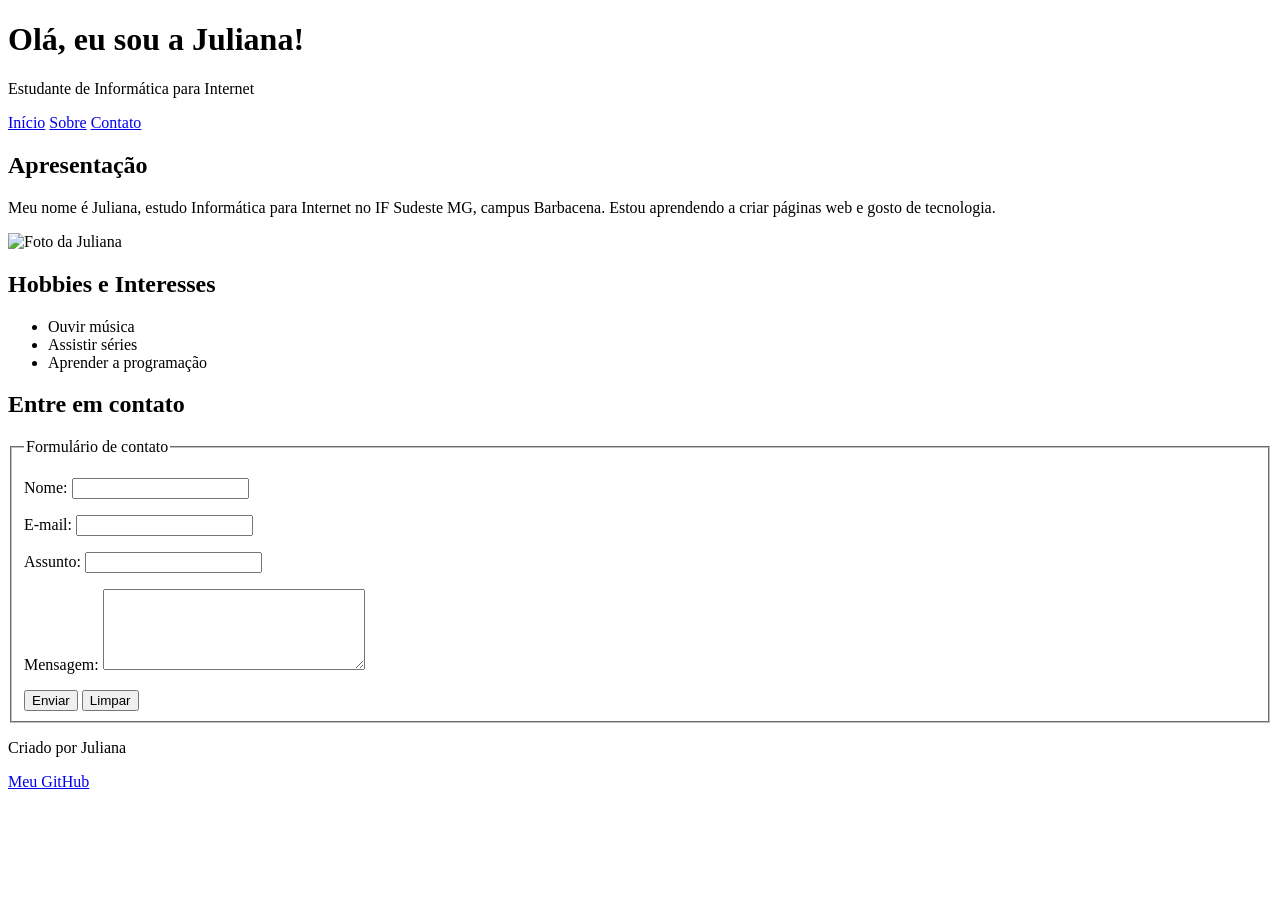
==== index.html @ cf130478 "Update image source in index.html" ====
<!DOCTYPE html>
<html lang="pt-BR">
<head>
    <meta charset="UTF-8">
    <title>Página Pessoal da Juliana</title>
</head>
<body>

    <header>
        <h1>Olá, eu sou a Juliana!</h1>
        <p>Estudante de Informática para Internet</p>
    </header>

    <nav>
        <a href="index.html">Início</a>
        <a href="sobre.html">Sobre</a>
        <a href="#contato">Contato</a>
    </nav>

    <main>
        <section>
            <h2>Apresentação</h2>
            <p>Meu nome é Juliana, estudo Informática para Internet no IF Sudeste MG, campus Barbacena. Estou aprendendo a criar páginas web e gosto de tecnologia.</p>
            <img src=+55 32 8437-6504 20240829_093155.jpg alt="Foto da Juliana" width="250">
        </section>

        <section>
            <h2>Hobbies e Interesses</h2>
            <ul>
                <li>Ouvir música</li>
                <li>Assistir séries</li>
                <li>Aprender a  programação</li>
            </ul>
        </section>
    </main>


    
    <section id="contato">
    <h2>Entre em contato</h2>

    <form action="#" method="post">
    <fieldset>
      <legend>Formulário de contato</legend>

      <p>
        <label for="nome">Nome:</label>
        <input type="text" id="nome" name="nome" required>
      </p>

      <p>
        <label for="email">E-mail:</label>
        <input type="email" id="email" name="email" required>
      </p>

      <p>
        <label for="assunto">Assunto:</label>
        <input type="text" id="assunto" name="assunto">
      </p>

      <p>
        <label for="mensagem">Mensagem:</label>
        <textarea id="mensagem" name="mensagem" rows="5" cols="30"></textarea>
      </p>

      <button type="submit">Enviar</button>
      <button type="reset">Limpar</button>
    </fieldset>
  </form>
</section>


    <footer>
    
        <p>Criado por Juliana</p>
        <a href="https://github.com/oliveirajuliana30-cyber">Meu GitHub</a>
    </footer>

</body>
</html>
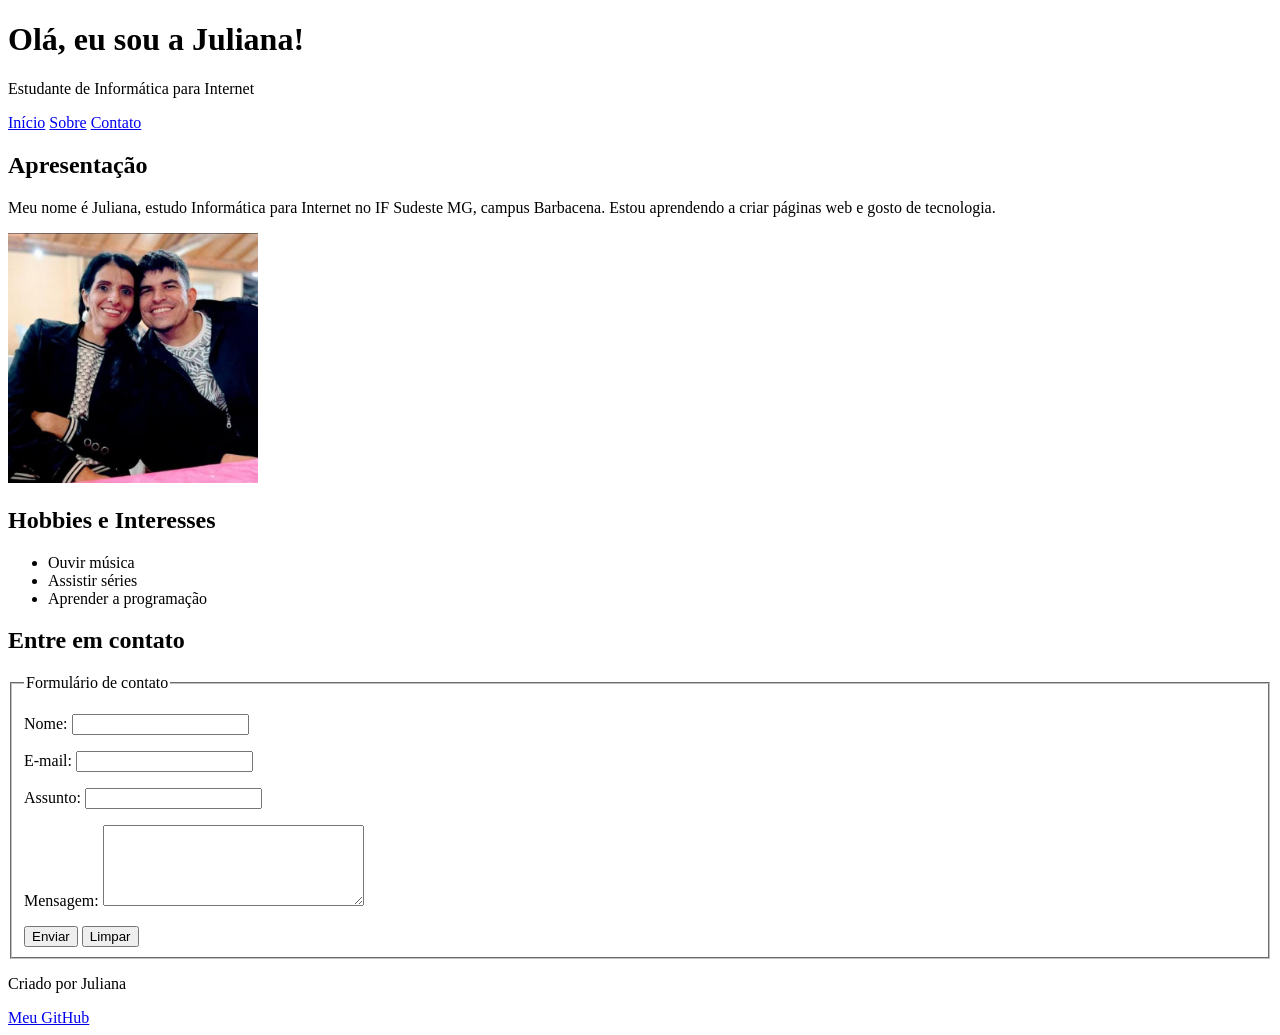
==== commit 66557677: "Fix image source in index.html" ====
--- a/index.html
+++ b/index.html
@@ -21,7 +21,7 @@
         <section>
             <h2>Apresentação</h2>
             <p>Meu nome é Juliana, estudo Informática para Internet no IF Sudeste MG, campus Barbacena. Estou aprendendo a criar páginas web e gosto de tecnologia.</p>
-            <img src=+55 32 8437-6504 20240829_093155.jpg alt="Foto da Juliana" width="250">
+            <img src="img/foto.jpg" alt="Foto da Juliana" width="250">
         </section>
 
         <section>
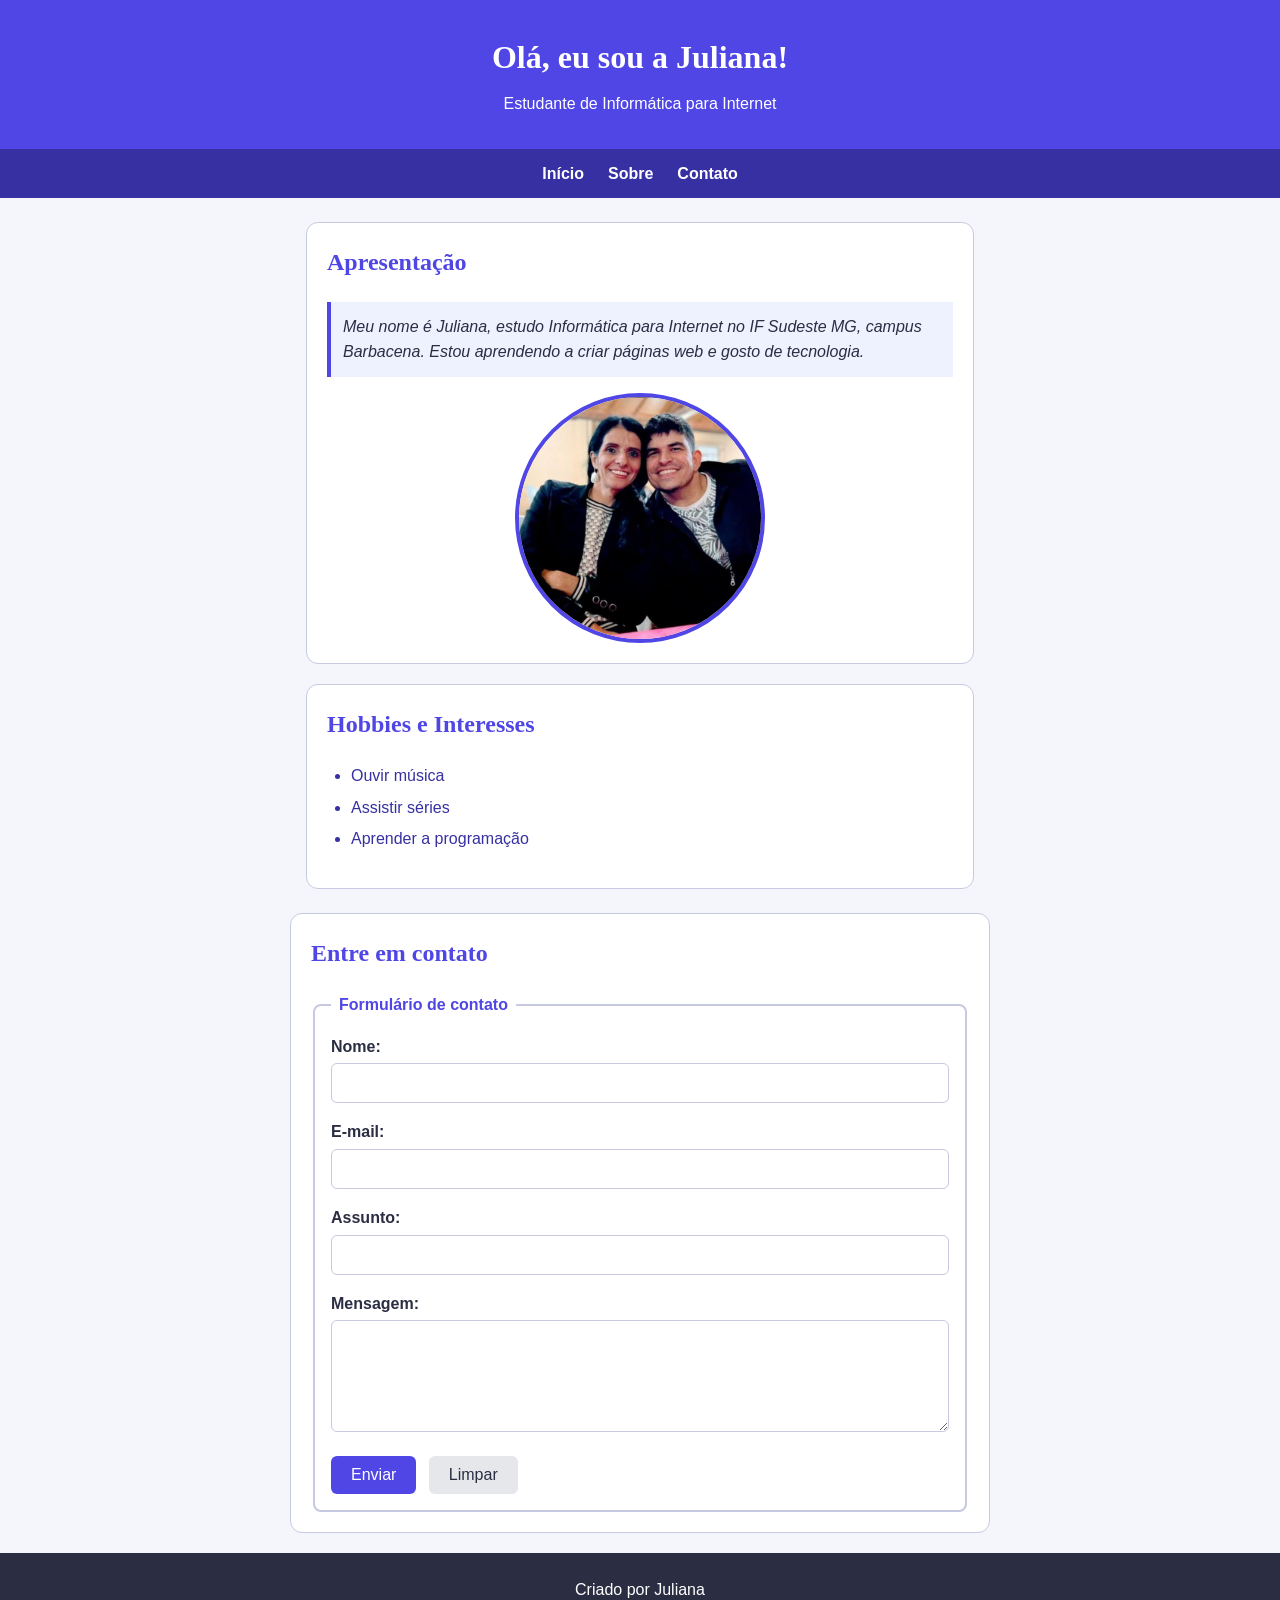
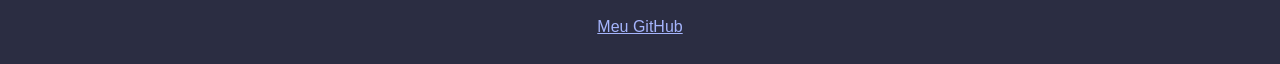
==== commit b4eb8106: "Update index.html" ====
--- a/index.html
+++ b/index.html
@@ -3,6 +3,8 @@
 <head>
     <meta charset="UTF-8">
     <title>Página Pessoal da Juliana</title>
+    <meta name="viewport" content="width=device-width, initial-scale=1.0">
+<link rel="stylesheet" href="css/style.css">
 </head>
 <body>
 
@@ -20,8 +22,8 @@
     <main>
         <section>
             <h2>Apresentação</h2>
-            <p>Meu nome é Juliana, estudo Informática para Internet no IF Sudeste MG, campus Barbacena. Estou aprendendo a criar páginas web e gosto de tecnologia.</p>
-            <img src="img/foto.jpg" alt="Foto da Juliana" width="250">
+            <p class="destaque">Meu nome é Juliana, estudo Informática para Internet no IF Sudeste MG, campus Barbacena. Estou aprendendo a criar páginas web e gosto de tecnologia.</p>
+            <img class="foto" src="img/foto.jpg" alt="Foto da Juliana">
         </section>
 
         <section>
--- a/css/style.css
+++ b/css/style.css
@@ -0,0 +1,185 @@
+/* ===== Geral ===== */
+* {
+  box-sizing: border-box;
+}
+
+body {
+  margin: 0;
+  font-family: Arial, Helvetica, sans-serif;
+  font-size: 1rem;
+  background-color: #f4f6fb;
+  color: #2b2d42;
+  line-height: 1.6;
+}
+
+/* ===== Cabeçalho ===== */
+header {
+  background-color: #4f46e5;
+  color: #ffffff;
+  text-align: center;
+  padding: 32px 16px;
+}
+
+h1 {
+  font-family: Georgia, serif;
+  font-size: 2rem;
+  margin: 0 0 8px;
+}
+
+header p {
+  margin: 0;
+}
+
+/* ===== Navegação ===== */
+nav {
+  background-color: #3730a3;
+  display: flex;
+  justify-content: center;
+  gap: 24px;
+  padding: 12px;
+}
+
+nav a {
+  color: #ffffff;
+  text-decoration: none;
+  font-weight: bold;
+}
+
+nav a:hover {
+  color: #fde68a;
+  text-decoration: underline;
+}
+
+/* ===== Conteúdo principal ===== */
+main,
+#contato {
+  max-width: 700px;
+  margin: 24px auto;
+  padding: 0 16px;
+}
+
+main section,
+#contato {
+  background-color: #ffffff;
+  border: 1px solid #c7c9e0;
+  border-radius: 12px;
+  padding: 20px;
+  margin-bottom: 20px;
+}
+
+h2 {
+  font-family: Georgia, serif;
+  font-size: 1.5rem;
+  color: #4f46e5;
+  margin-top: 0;
+}
+
+p {
+  margin: 0 0 12px;
+}
+
+/* Classe: parágrafo de destaque */
+.destaque {
+  background-color: #eef2ff;
+  border-left: 4px solid #4f46e5;
+  padding: 12px;
+  font-style: italic;
+}
+
+ul {
+  padding-left: 24px;
+}
+
+li {
+  margin-bottom: 6px;
+  color: #3730a3;
+}
+
+/* ===== Imagem ===== */
+.foto {
+  display: block;
+  width: 250px;
+  height: 250px;
+  object-fit: cover;
+  border: 4px solid #4f46e5;
+  border-radius: 50%;
+  margin: 16px auto 0;
+}
+
+/* ===== Formulário ===== */
+fieldset {
+  border: 2px solid #c7c9e0;
+  border-radius: 8px;
+  padding: 16px;
+}
+
+legend {
+  padding: 0 8px;
+  font-weight: bold;
+  color: #4f46e5;
+}
+
+form p {
+  margin: 0 0 16px;
+}
+
+label {
+  display: block;
+  margin-bottom: 4px;
+  font-weight: bold;
+}
+
+input,
+textarea {
+  width: 100%;
+  padding: 10px;
+  border: 1px solid #c7c9e0;
+  border-radius: 6px;
+  font-size: 1rem;
+  font-family: inherit;
+}
+
+input:focus,
+textarea:focus {
+  border-color: #4f46e5;
+  outline: 2px solid #c7d2fe;
+}
+
+button {
+  padding: 10px 20px;
+  margin-right: 8px;
+  border: none;
+  border-radius: 6px;
+  font-size: 1rem;
+  cursor: pointer;
+}
+
+button[type="submit"] {
+  background-color: #4f46e5;
+  color: #ffffff;
+}
+
+button[type="reset"] {
+  background-color: #e5e7eb;
+  color: #2b2d42;
+}
+
+button:hover {
+  opacity: 0.85;
+}
+
+/* ===== Rodapé ===== */
+footer {
+  background-color: #2b2d42;
+  color: #ffffff;
+  text-align: center;
+  padding: 24px 16px;
+}
+
+footer a {
+  color: #a5b4fc;
+}
+
+footer a:hover {
+  color: #fde68a;
+  }
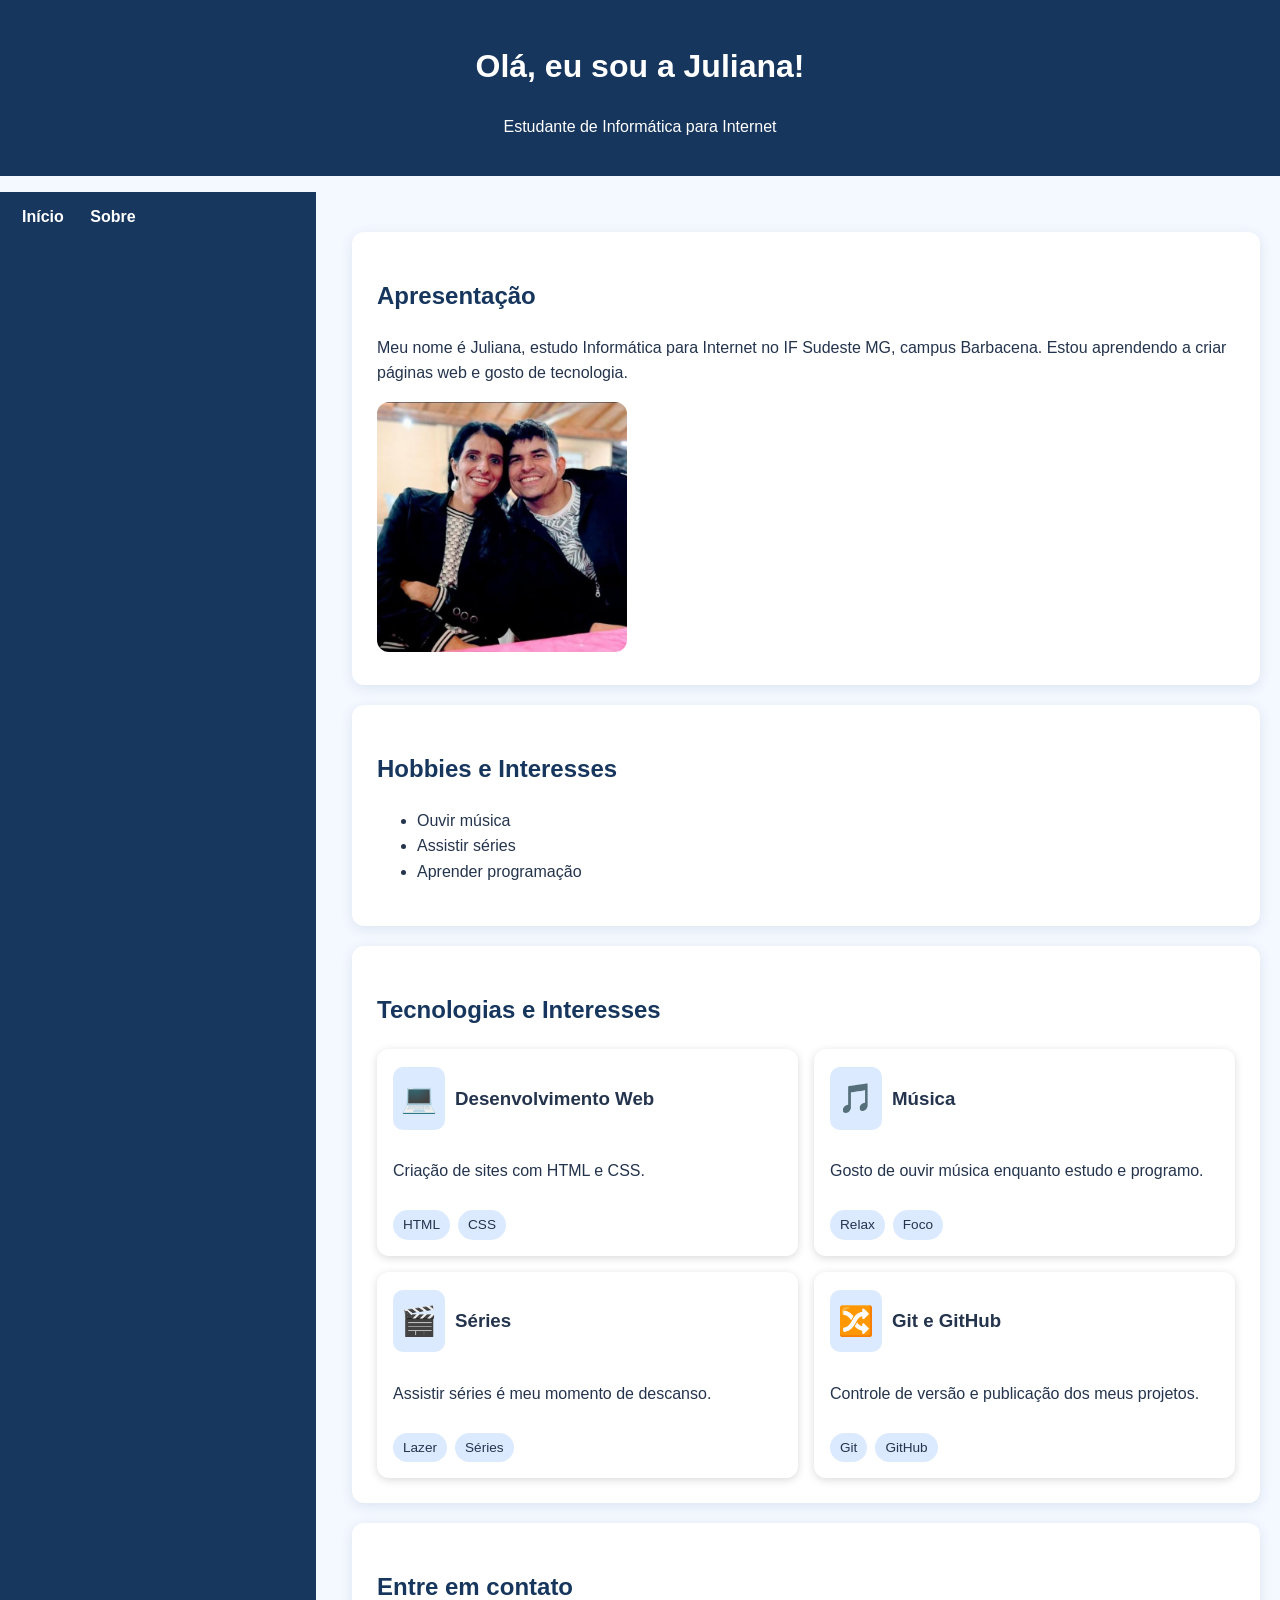
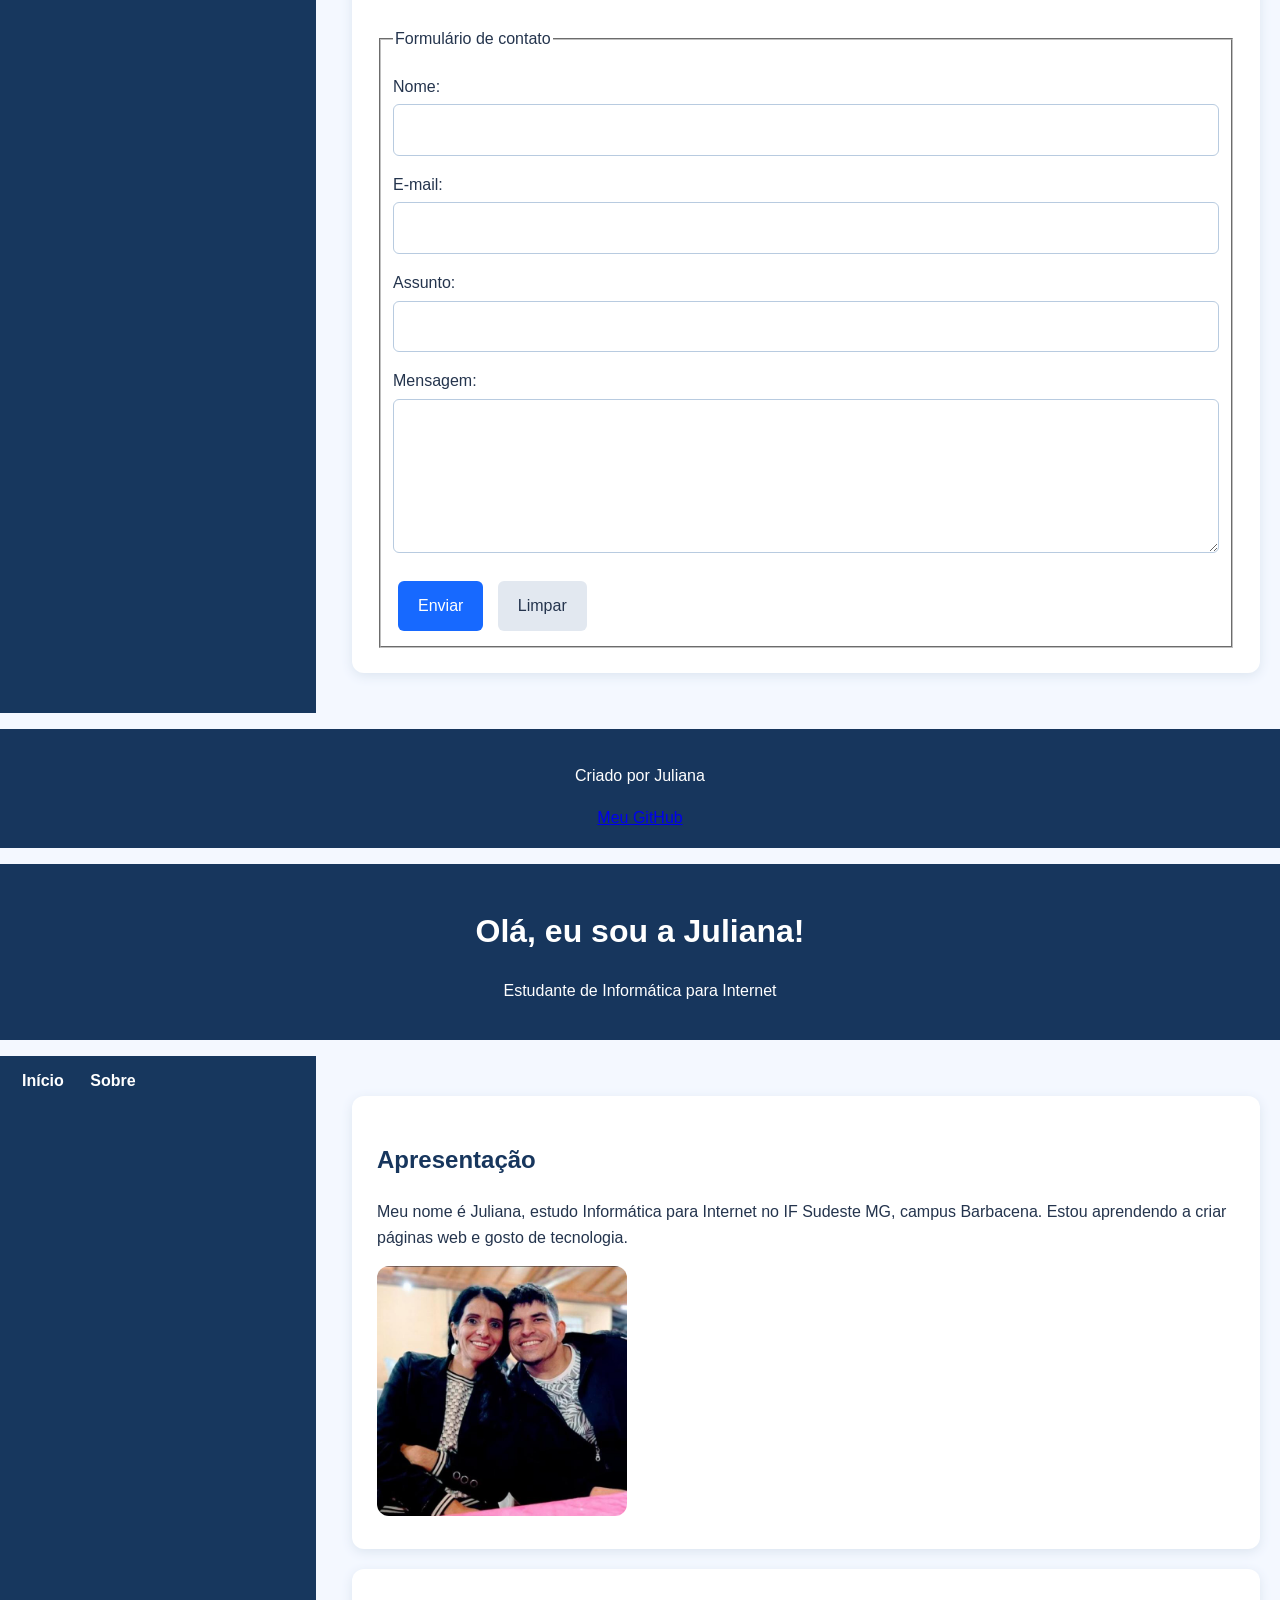
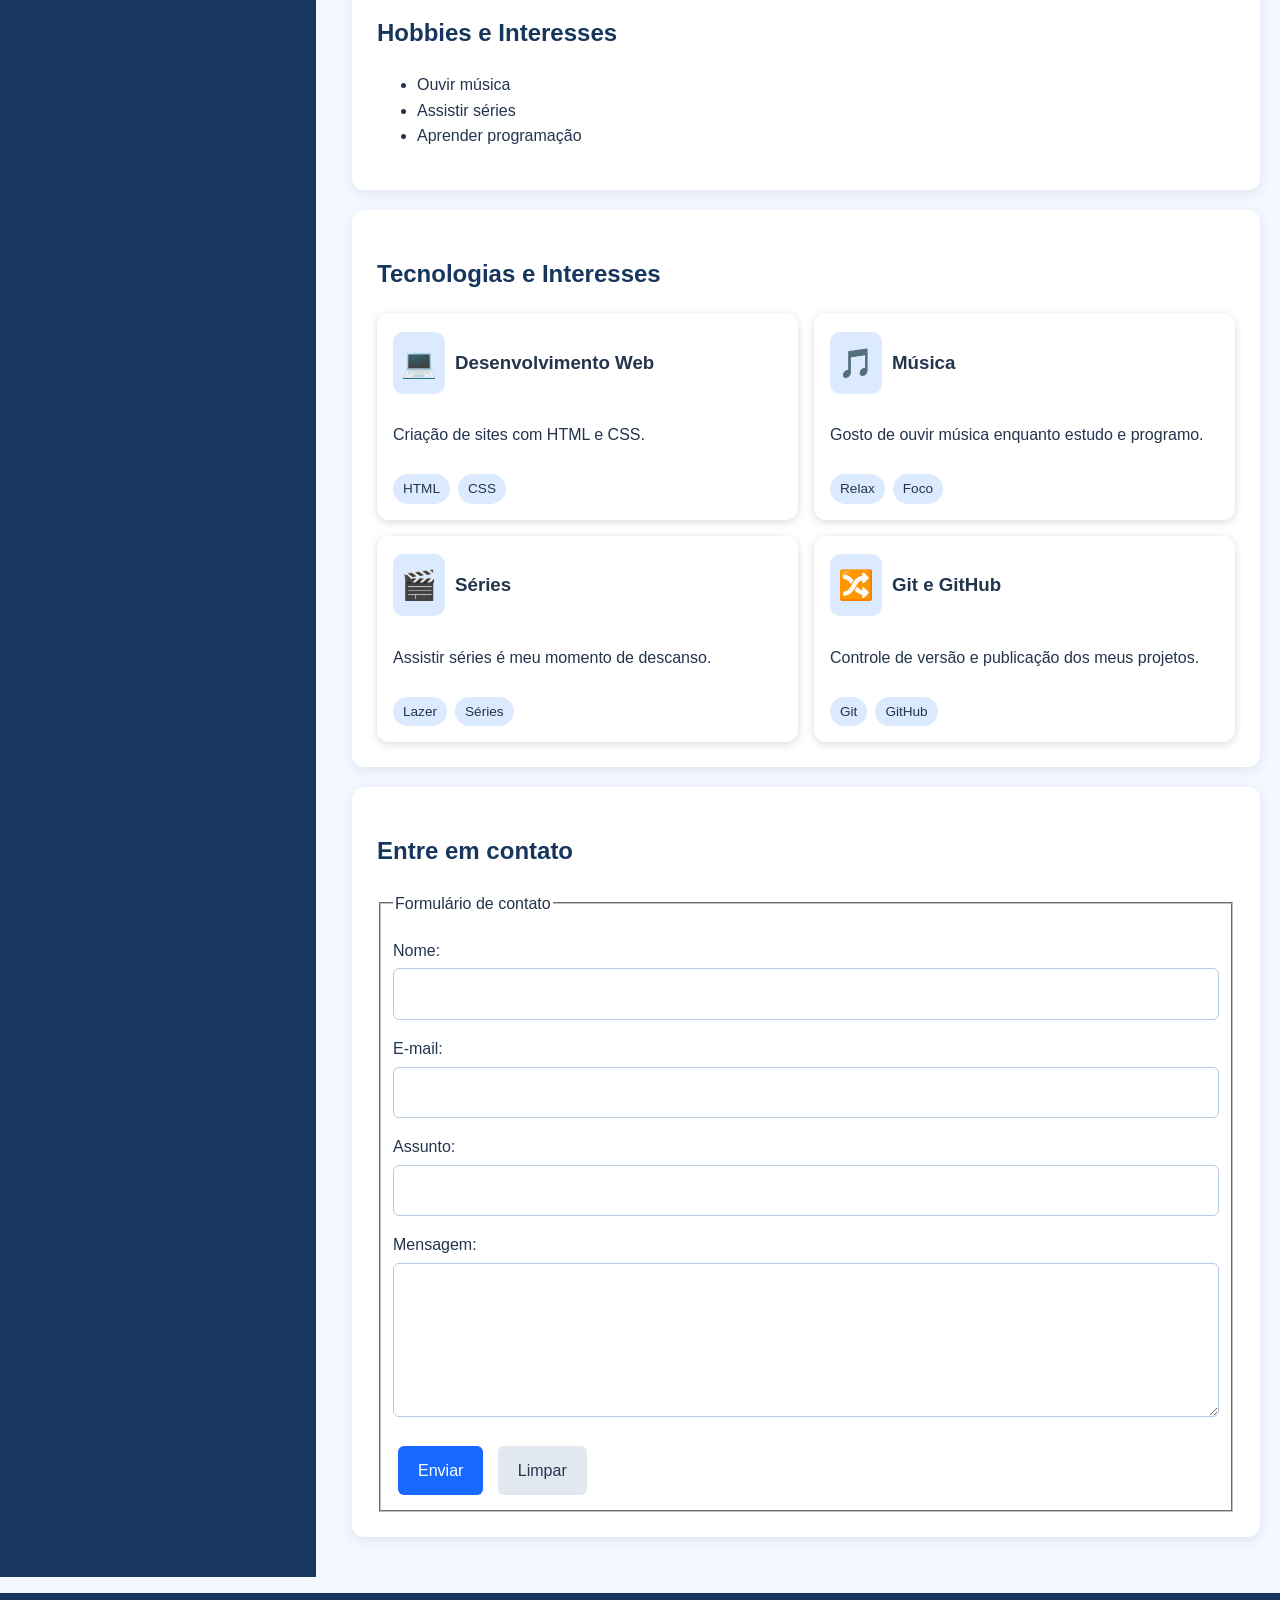
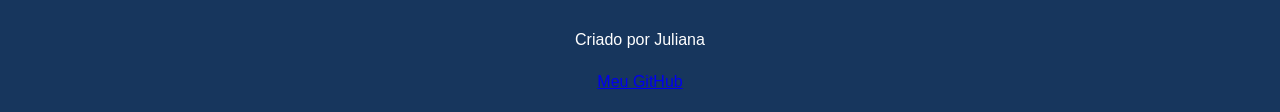
==== commit 14179b20: "cards com Grid e Flexbox Updated contact form and added new sections for hobbies and technologies." ====
--- a/index.html
+++ b/index.html
@@ -3,8 +3,7 @@
 <head>
     <meta charset="UTF-8">
     <title>Página Pessoal da Juliana</title>
-    <meta name="viewport" content="width=device-width, initial-scale=1.0">
-<link rel="stylesheet" href="css/style.css">
+  <link rel="stylesheet" href="css/style.css">
 </head>
 <body>
 
@@ -16,14 +15,13 @@
     <nav>
         <a href="index.html">Início</a>
         <a href="sobre.html">Sobre</a>
-        <a href="#contato">Contato</a>
     </nav>
 
     <main>
         <section>
             <h2>Apresentação</h2>
-            <p class="destaque">Meu nome é Juliana, estudo Informática para Internet no IF Sudeste MG, campus Barbacena. Estou aprendendo a criar páginas web e gosto de tecnologia.</p>
-            <img class="foto" src="img/foto.jpg" alt="Foto da Juliana">
+            <p>Meu nome é Juliana, estudo Informática para Internet no IF Sudeste MG, campus Barbacena. Estou aprendendo a criar páginas web e gosto de tecnologia.</p>
+            <img src="img/foto.jpg" alt="Foto da Juliana" width="250">
         </section>
 
         <section>
@@ -31,52 +29,233 @@
             <ul>
                 <li>Ouvir música</li>
                 <li>Assistir séries</li>
-                <li>Aprender a  programação</li>
+                <li>Aprender programação</li>
             </ul>
         </section>
-    </main>
-
-
-    
-    <section id="contato">
+  <section class="tecnologias">
+      <h2>Tecnologias e Interesses</h2>
+      <div class="cards">
+
+        <article class="card">
+          <div class="card-topo">
+            
+  <span class="icone">💻</span>
+  <h3>Desenvolvimento Web</h3>
+
+          
+        </div>
+          <p>Criação de sites com HTML e CSS.</p>
+          <div class="tags">
+            <span>HTML</span><span>CSS</span>
+          </div>
+        </article>
+
+      <article class="card">
+  <div class="card-topo">
+    <span class="icone">🎵</span>
+    <h3>Música</h3>
+  </div>
+  <p>Gosto de ouvir música enquanto estudo e programo.</p>
+  <div class="tags">
+    <span>Relax</span><span>Foco</span>
+  </div>
+</article>
+<article class="card">
+
+  <div class="card-topo">
+    <span class="icone">🎬</span>
+    <h3>Séries</h3>
+  </div>
+  <p>Assistir séries é meu momento de descanso.</p>
+  <div class="tags">
+    <span>Lazer</span><span>Séries</span>
+  </div>
+  
+</article>
+
+<article class="card">
+  <div class="card-topo">
+    <span class="icone">🔀</span>
+    <h3>Git e GitHub</h3>
+  </div>
+  <p>Controle de versão e publicação dos meus projetos.</p>
+  <div class="tags">
+    <span>Git</span><span>GitHub</span>
+  </div>
+</article>
+      </div>
+    </section>
+  
+<section id="contato">
+  
+
     <h2>Entre em contato</h2>
 
-    <form action="#" method="post">
-    <fieldset>
-      <legend>Formulário de contato</legend>
-
-      <p>
-        <label for="nome">Nome:</label>
-        <input type="text" id="nome" name="nome" required>
-      </p>
-
-      <p>
-        <label for="email">E-mail:</label>
-        <input type="email" id="email" name="email" required>
-      </p>
-
-      <p>
-        <label for="assunto">Assunto:</label>
-        <input type="text" id="assunto" name="assunto">
-      </p>
-
-      <p>
-        <label for="mensagem">Mensagem:</label>
-        <textarea id="mensagem" name="mensagem" rows="5" cols="30"></textarea>
-      </p>
-
-      <button type="submit">Enviar</button>
-      <button type="reset">Limpar</button>
-    </fieldset>
-  </form>
+    <form>
+        <fieldset>
+            <legend>Formulário de contato</legend>
+
+            <p>
+                <label for="nome">Nome:</label>
+                <input type="text" id="nome" name="nome" required>
+            </p>
+
+            <p>
+                <label for="email">E-mail:</label>
+                <input type="email" id="email" name="email" required>
+            </p>
+
+            <p>
+                <label for="assunto">Assunto:</label>
+                <input type="text" id="assunto" name="assunto" required>
+            </p>
+
+            <p>
+                <label for="mensagem">Mensagem:</label>
+                <textarea id="mensagem" name="mensagem"
+                    rows="5" required></textarea>
+            </p>
+
+            <button type="submit">Enviar</button>
+            <button type="reset">Limpar</button>
+        </fieldset>
+    </form>
 </section>
-
+</main>
 
     <footer>
-    
         <p>Criado por Juliana</p>
-        <a href="https://github.com/oliveirajuliana30-cyber">Meu GitHub</a>
+        <a href="https://github.com/seu-usuario">Meu GitHub</a>
     </footer>
-
 </body>
-</html>
+    </html><!DOCTYPE html>
+<html lang="pt-BR">
+<head>
+    <meta charset="UTF-8">
+    <title>Página Pessoal da Juliana</title>
+  <link rel="stylesheet" href="css/style.css">
+</head>
+<body>
+
+    <header>
+        <h1>Olá, eu sou a Juliana!</h1>
+        <p>Estudante de Informática para Internet</p>
+    </header>
+
+    <nav>
+        <a href="index.html">Início</a>
+        <a href="sobre.html">Sobre</a>
+    </nav>
+
+    <main>
+        <section>
+            <h2>Apresentação</h2>
+            <p>Meu nome é Juliana, estudo Informática para Internet no IF Sudeste MG, campus Barbacena. Estou aprendendo a criar páginas web e gosto de tecnologia.</p>
+            <img src="img/foto.jpg" alt="Foto da Juliana" width="250">
+        </section>
+
+        <section>
+            <h2>Hobbies e Interesses</h2>
+            <ul>
+                <li>Ouvir música</li>
+                <li>Assistir séries</li>
+                <li>Aprender programação</li>
+            </ul>
+        </section>
+  <section class="tecnologias">
+      <h2>Tecnologias e Interesses</h2>
+      <div class="cards">
+
+        <article class="card">
+          <div class="card-topo">
+            
+  <span class="icone">💻</span>
+  <h3>Desenvolvimento Web</h3>
+
+          
+        </div>
+          <p>Criação de sites com HTML e CSS.</p>
+          <div class="tags">
+            <span>HTML</span><span>CSS</span>
+          </div>
+        </article>
+
+      <article class="card">
+  <div class="card-topo">
+    <span class="icone">🎵</span>
+    <h3>Música</h3>
+  </div>
+  <p>Gosto de ouvir música enquanto estudo e programo.</p>
+  <div class="tags">
+    <span>Relax</span><span>Foco</span>
+  </div>
+</article>
+<article class="card">
+
+  <div class="card-topo">
+    <span class="icone">🎬</span>
+    <h3>Séries</h3>
+  </div>
+  <p>Assistir séries é meu momento de descanso.</p>
+  <div class="tags">
+    <span>Lazer</span><span>Séries</span>
+  </div>
+  
+</article>
+
+<article class="card">
+  <div class="card-topo">
+    <span class="icone">🔀</span>
+    <h3>Git e GitHub</h3>
+  </div>
+  <p>Controle de versão e publicação dos meus projetos.</p>
+  <div class="tags">
+    <span>Git</span><span>GitHub</span>
+  </div>
+</article>
+      </div>
+    </section>
+  
+<section id="contato">
+  
+
+    <h2>Entre em contato</h2>
+
+    <form>
+        <fieldset>
+            <legend>Formulário de contato</legend>
+
+            <p>
+                <label for="nome">Nome:</label>
+                <input type="text" id="nome" name="nome" required>
+            </p>
+
+            <p>
+                <label for="email">E-mail:</label>
+                <input type="email" id="email" name="email" required>
+            </p>
+
+            <p>
+                <label for="assunto">Assunto:</label>
+                <input type="text" id="assunto" name="assunto" required>
+            </p>
+
+            <p>
+                <label for="mensagem">Mensagem:</label>
+                <textarea id="mensagem" name="mensagem"
+                    rows="5" required></textarea>
+            </p>
+
+            <button type="submit">Enviar</button>
+            <button type="reset">Limpar</button>
+        </fieldset>
+    </form>
+</section>
+</main>
+
+    <footer>
+        <p>Criado por Juliana</p>
+        <a href="https://github.com/seu-usuario">Meu GitHub</a>
+    </footer>
+</body>
+        </html>
--- a/css/style.css
+++ b/css/style.css
@@ -1,185 +1,190 @@
-/* ===== Geral ===== */
+
+/* Estilo geral da página */
 * {
-  box-sizing: border-box;
+    box-sizing: border-box;
+}
+
+html {
+    scroll-behavior: smooth;
 }
 
 body {
-  margin: 0;
-  font-family: Arial, Helvetica, sans-serif;
-  font-size: 1rem;
-  background-color: #f4f6fb;
-  color: #2b2d42;
-  line-height: 1.6;
+    margin: 0;
+    font-family: Arial, sans-serif;
+    background-color: #f4f8ff;
+    color: #24344d;
+    line-height: 1.6;
 }
 
-/* ===== Cabeçalho ===== */
 header {
-  background-color: #4f46e5;
-  color: #ffffff;
-  text-align: center;
-  padding: 32px 16px;
-}
-
-h1 {
-  font-family: Georgia, serif;
-  font-size: 2rem;
-  margin: 0 0 8px;
-}
-
-header p {
-  margin: 0;
-}
-
-/* ===== Navegação ===== */
-nav {
-  background-color: #3730a3;
-  display: flex;
-  justify-content: center;
-  gap: 24px;
-  padding: 12px;
+    background-color: #17365d;
+    color: white;
+    padding: 20px;
+    text-align: center;
 }
 
 nav a {
-  color: #ffffff;
-  text-decoration: none;
-  font-weight: bold;
+    color: white;
+    text-decoration: none;
+    margin: 10px;
+    font-weight: bold;
 }
 
 nav a:hover {
-  color: #fde68a;
-  text-decoration: underline;
+    color: #8fc5ff;
 }
 
-/* ===== Conteúdo principal ===== */
-main,
-#contato {
-  max-width: 700px;
-  margin: 24px auto;
-  padding: 0 16px;
+main {
+    max-width: 1000px;
+    margin: auto;
+    padding: 20px;
 }
 
-main section,
-#contato {
-  background-color: #ffffff;
-  border: 1px solid #c7c9e0;
-  border-radius: 12px;
-  padding: 20px;
-  margin-bottom: 20px;
+section {
+    background-color: white;
+    margin: 20px 0;
+    padding: 25px;
+    border-radius: 12px;
+    box-shadow: 0 3px 12px #dce5f0;
 }
 
-h2 {
-  font-family: Georgia, serif;
-  font-size: 1.5rem;
-  color: #4f46e5;
-  margin-top: 0;
+h1, h2 {
+    color: #17365d;
 }
 
-p {
-  margin: 0 0 12px;
+img {
+    max-width: 100%;
+    height: auto;
+    border-radius: 12px;
 }
 
-/* Classe: parágrafo de destaque */
-.destaque {
-  background-color: #eef2ff;
-  border-left: 4px solid #4f46e5;
-  padding: 12px;
-  font-style: italic;
-}
-
-ul {
-  padding-left: 24px;
-}
-
-li {
-  margin-bottom: 6px;
-  color: #3730a3;
-}
-
-/* ===== Imagem ===== */
-.foto {
-  display: block;
-  width: 250px;
-  height: 250px;
-  object-fit: cover;
-  border: 4px solid #4f46e5;
-  border-radius: 50%;
-  margin: 16px auto 0;
-}
-
-/* ===== Formulário ===== */
-fieldset {
-  border: 2px solid #c7c9e0;
-  border-radius: 8px;
-  padding: 16px;
-}
-
-legend {
-  padding: 0 8px;
-  font-weight: bold;
-  color: #4f46e5;
-}
-
-form p {
-  margin: 0 0 16px;
-}
-
-label {
-  display: block;
-  margin-bottom: 4px;
-  font-weight: bold;
-}
-
-input,
-textarea {
-  width: 100%;
-  padding: 10px;
-  border: 1px solid #c7c9e0;
-  border-radius: 6px;
-  font-size: 1rem;
-  font-family: inherit;
-}
-
-input:focus,
-textarea:focus {
-  border-color: #4f46e5;
-  outline: 2px solid #c7d2fe;
+input, textarea {
+    width: 100%;
+    padding: 12px;
+    margin-top: 5px;
+    border: 1px solid #b8cbe0;
+    border-radius: 6px;
+    font: inherit;
 }
 
 button {
-  padding: 10px 20px;
-  margin-right: 8px;
-  border: none;
-  border-radius: 6px;
-  font-size: 1rem;
-  cursor: pointer;
+    padding: 12px 20px;
+    border: none;
+    border-radius: 6px;
+    cursor: pointer;
+    font: inherit;
+    margin: 5px;
 }
 
 button[type="submit"] {
-  background-color: #4f46e5;
-  color: #ffffff;
+    background-color: #1769ff;
+    color: white;
 }
 
 button[type="reset"] {
-  background-color: #e5e7eb;
-  color: #2b2d42;
+    background-color: #e2e8f0;
+    color: #24344d;
 }
 
-button:hover {
-  opacity: 0.85;
+footer {
+    background-color: #17365d;
+    color: white;
+    text-align: center;
+    padding: 18px;
 }
 
-/* ===== Rodapé ===== */
+@media (max-width: 600px) {
+    nav a {
+        display: inline-block;
+        margin: 5px;
+    }
+
+    main {
+        padding: 10px;
+    }
+
+    section {
+        padding: 16px;
+    }
+}
+/* ===== Grid da página ===== */
+body {
+  display: grid;
+  grid-template-columns: 1fr 3fr;
+  gap: 16px;
+}
+header,
 footer {
-  background-color: #2b2d42;
-  color: #ffffff;
-  text-align: center;
-  padding: 24px 16px;
+  grid-column: 1 / -1;
+}
+nav {
+  grid-column: 1;
+}
+main {
+  grid-column: 2;
 }
 
-footer a {
-  color: #a5b4fc;
+/* ===== Grid dos cards ===== */
+.cards {
+  display: grid;
+  grid-template-columns: repeat(2, 1fr);
+  gap: 16px;
 }
 
-footer a:hover {
-  color: #fde68a;
+/* ===== Flexbox dentro dos cards ===== */
+.card {
+  display: flex;
+  flex-direction: column;
+  gap: 10px;
+  padding: 16px;
+  border-radius: 12px;
+  box-shadow: 0 2px 8px rgba(0, 0, 0, 0.15);
+}
+.card-topo {
+  display: flex;
+  align-items: center;
+  gap: 10px;
+}
+.icone {
+  font-size: 1.8rem;
+  background: #dbeafe;
+  padding: 8px;
+  border-radius: 10px;
+}
+.tags {
+  display: flex;
+  gap: 8px;
+  flex-wrap: wrap;
+  margin-top: auto;
+}
+.tags span {
+  padding: 4px 10px;
+  border-radius: 999px;
+  background: #dbeafe;
+  font-size: 0.85rem;
+}
+
+/* ===== Celular ===== */
+@media (max-width: 700px) {
+  body {
+    grid-template-columns: 1fr;
   }
+  nav,
+  main {
+    grid-column: 1;
+  }
+  .cards {
+    grid-template-columns: 1fr;
+  }
+}
+header h1 {
+  color: white;
+}
+nav {
+  background: #17375e;
+  padding: 12px;
+}
+nav a {
+  color: white;
+  margin-right: 12px;
+  }
--- a/css/style.css
+++ b/css/style.css
@@ -1,185 +1,190 @@
-/* ===== Geral ===== */
+
+/* Estilo geral da página */
 * {
-  box-sizing: border-box;
+    box-sizing: border-box;
+}
+
+html {
+    scroll-behavior: smooth;
 }
 
 body {
-  margin: 0;
-  font-family: Arial, Helvetica, sans-serif;
-  font-size: 1rem;
-  background-color: #f4f6fb;
-  color: #2b2d42;
-  line-height: 1.6;
+    margin: 0;
+    font-family: Arial, sans-serif;
+    background-color: #f4f8ff;
+    color: #24344d;
+    line-height: 1.6;
 }
 
-/* ===== Cabeçalho ===== */
 header {
-  background-color: #4f46e5;
-  color: #ffffff;
-  text-align: center;
-  padding: 32px 16px;
-}
-
-h1 {
-  font-family: Georgia, serif;
-  font-size: 2rem;
-  margin: 0 0 8px;
-}
-
-header p {
-  margin: 0;
-}
-
-/* ===== Navegação ===== */
-nav {
-  background-color: #3730a3;
-  display: flex;
-  justify-content: center;
-  gap: 24px;
-  padding: 12px;
+    background-color: #17365d;
+    color: white;
+    padding: 20px;
+    text-align: center;
 }
 
 nav a {
-  color: #ffffff;
-  text-decoration: none;
-  font-weight: bold;
+    color: white;
+    text-decoration: none;
+    margin: 10px;
+    font-weight: bold;
 }
 
 nav a:hover {
-  color: #fde68a;
-  text-decoration: underline;
+    color: #8fc5ff;
 }
 
-/* ===== Conteúdo principal ===== */
-main,
-#contato {
-  max-width: 700px;
-  margin: 24px auto;
-  padding: 0 16px;
+main {
+    max-width: 1000px;
+    margin: auto;
+    padding: 20px;
 }
 
-main section,
-#contato {
-  background-color: #ffffff;
-  border: 1px solid #c7c9e0;
-  border-radius: 12px;
-  padding: 20px;
-  margin-bottom: 20px;
+section {
+    background-color: white;
+    margin: 20px 0;
+    padding: 25px;
+    border-radius: 12px;
+    box-shadow: 0 3px 12px #dce5f0;
 }
 
-h2 {
-  font-family: Georgia, serif;
-  font-size: 1.5rem;
-  color: #4f46e5;
-  margin-top: 0;
+h1, h2 {
+    color: #17365d;
 }
 
-p {
-  margin: 0 0 12px;
+img {
+    max-width: 100%;
+    height: auto;
+    border-radius: 12px;
 }
 
-/* Classe: parágrafo de destaque */
-.destaque {
-  background-color: #eef2ff;
-  border-left: 4px solid #4f46e5;
-  padding: 12px;
-  font-style: italic;
-}
-
-ul {
-  padding-left: 24px;
-}
-
-li {
-  margin-bottom: 6px;
-  color: #3730a3;
-}
-
-/* ===== Imagem ===== */
-.foto {
-  display: block;
-  width: 250px;
-  height: 250px;
-  object-fit: cover;
-  border: 4px solid #4f46e5;
-  border-radius: 50%;
-  margin: 16px auto 0;
-}
-
-/* ===== Formulário ===== */
-fieldset {
-  border: 2px solid #c7c9e0;
-  border-radius: 8px;
-  padding: 16px;
-}
-
-legend {
-  padding: 0 8px;
-  font-weight: bold;
-  color: #4f46e5;
-}
-
-form p {
-  margin: 0 0 16px;
-}
-
-label {
-  display: block;
-  margin-bottom: 4px;
-  font-weight: bold;
-}
-
-input,
-textarea {
-  width: 100%;
-  padding: 10px;
-  border: 1px solid #c7c9e0;
-  border-radius: 6px;
-  font-size: 1rem;
-  font-family: inherit;
-}
-
-input:focus,
-textarea:focus {
-  border-color: #4f46e5;
-  outline: 2px solid #c7d2fe;
+input, textarea {
+    width: 100%;
+    padding: 12px;
+    margin-top: 5px;
+    border: 1px solid #b8cbe0;
+    border-radius: 6px;
+    font: inherit;
 }
 
 button {
-  padding: 10px 20px;
-  margin-right: 8px;
-  border: none;
-  border-radius: 6px;
-  font-size: 1rem;
-  cursor: pointer;
+    padding: 12px 20px;
+    border: none;
+    border-radius: 6px;
+    cursor: pointer;
+    font: inherit;
+    margin: 5px;
 }
 
 button[type="submit"] {
-  background-color: #4f46e5;
-  color: #ffffff;
+    background-color: #1769ff;
+    color: white;
 }
 
 button[type="reset"] {
-  background-color: #e5e7eb;
-  color: #2b2d42;
+    background-color: #e2e8f0;
+    color: #24344d;
 }
 
-button:hover {
-  opacity: 0.85;
+footer {
+    background-color: #17365d;
+    color: white;
+    text-align: center;
+    padding: 18px;
 }
 
-/* ===== Rodapé ===== */
+@media (max-width: 600px) {
+    nav a {
+        display: inline-block;
+        margin: 5px;
+    }
+
+    main {
+        padding: 10px;
+    }
+
+    section {
+        padding: 16px;
+    }
+}
+/* ===== Grid da página ===== */
+body {
+  display: grid;
+  grid-template-columns: 1fr 3fr;
+  gap: 16px;
+}
+header,
 footer {
-  background-color: #2b2d42;
-  color: #ffffff;
-  text-align: center;
-  padding: 24px 16px;
+  grid-column: 1 / -1;
+}
+nav {
+  grid-column: 1;
+}
+main {
+  grid-column: 2;
 }
 
-footer a {
-  color: #a5b4fc;
+/* ===== Grid dos cards ===== */
+.cards {
+  display: grid;
+  grid-template-columns: repeat(2, 1fr);
+  gap: 16px;
 }
 
-footer a:hover {
-  color: #fde68a;
+/* ===== Flexbox dentro dos cards ===== */
+.card {
+  display: flex;
+  flex-direction: column;
+  gap: 10px;
+  padding: 16px;
+  border-radius: 12px;
+  box-shadow: 0 2px 8px rgba(0, 0, 0, 0.15);
+}
+.card-topo {
+  display: flex;
+  align-items: center;
+  gap: 10px;
+}
+.icone {
+  font-size: 1.8rem;
+  background: #dbeafe;
+  padding: 8px;
+  border-radius: 10px;
+}
+.tags {
+  display: flex;
+  gap: 8px;
+  flex-wrap: wrap;
+  margin-top: auto;
+}
+.tags span {
+  padding: 4px 10px;
+  border-radius: 999px;
+  background: #dbeafe;
+  font-size: 0.85rem;
+}
+
+/* ===== Celular ===== */
+@media (max-width: 700px) {
+  body {
+    grid-template-columns: 1fr;
   }
+  nav,
+  main {
+    grid-column: 1;
+  }
+  .cards {
+    grid-template-columns: 1fr;
+  }
+}
+header h1 {
+  color: white;
+}
+nav {
+  background: #17375e;
+  padding: 12px;
+}
+nav a {
+  color: white;
+  margin-right: 12px;
+  }
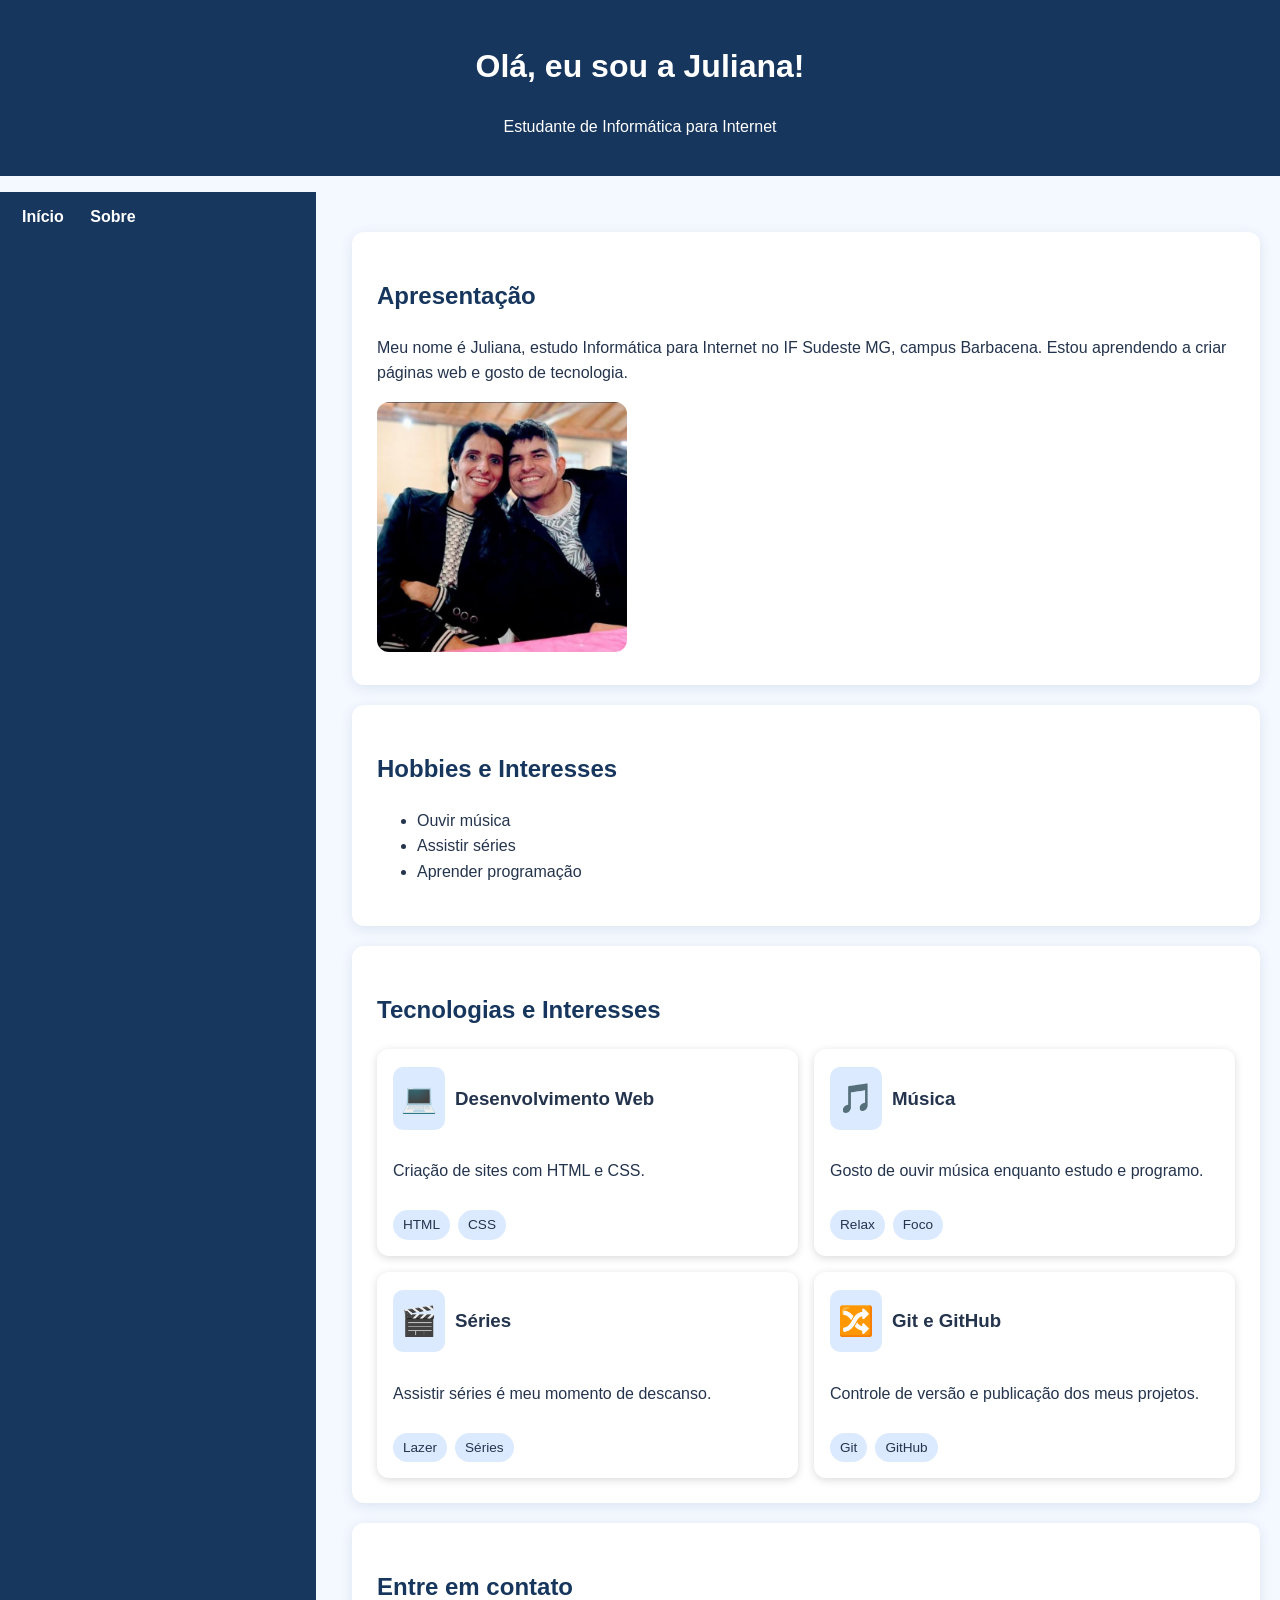
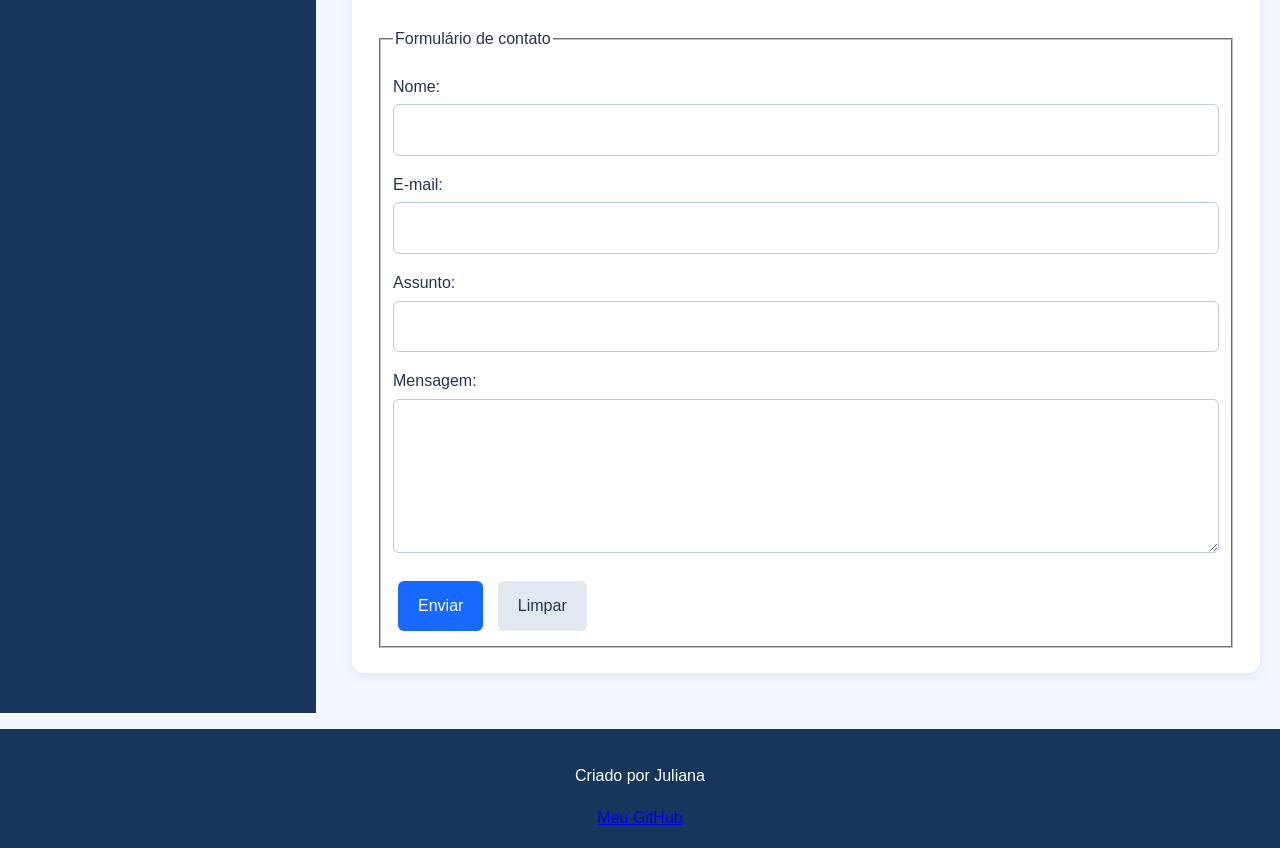
==== commit 39b3022c: "Add files via upload" ====
--- a/index.html
+++ b/index.html
@@ -2,6 +2,7 @@
 <html lang="pt-BR">
 <head>
     <meta charset="UTF-8">
+  <meta name="viewport" content="width=device-width, initial-scale=1.0">
     <title>Página Pessoal da Juliana</title>
   <link rel="stylesheet" href="css/style.css">
 </head>
@@ -128,134 +129,4 @@
         <a href="https://github.com/seu-usuario">Meu GitHub</a>
     </footer>
 </body>
-    </html><!DOCTYPE html>
-<html lang="pt-BR">
-<head>
-    <meta charset="UTF-8">
-    <title>Página Pessoal da Juliana</title>
-  <link rel="stylesheet" href="css/style.css">
-</head>
-<body>
-
-    <header>
-        <h1>Olá, eu sou a Juliana!</h1>
-        <p>Estudante de Informática para Internet</p>
-    </header>
-
-    <nav>
-        <a href="index.html">Início</a>
-        <a href="sobre.html">Sobre</a>
-    </nav>
-
-    <main>
-        <section>
-            <h2>Apresentação</h2>
-            <p>Meu nome é Juliana, estudo Informática para Internet no IF Sudeste MG, campus Barbacena. Estou aprendendo a criar páginas web e gosto de tecnologia.</p>
-            <img src="img/foto.jpg" alt="Foto da Juliana" width="250">
-        </section>
-
-        <section>
-            <h2>Hobbies e Interesses</h2>
-            <ul>
-                <li>Ouvir música</li>
-                <li>Assistir séries</li>
-                <li>Aprender programação</li>
-            </ul>
-        </section>
-  <section class="tecnologias">
-      <h2>Tecnologias e Interesses</h2>
-      <div class="cards">
-
-        <article class="card">
-          <div class="card-topo">
-            
-  <span class="icone">💻</span>
-  <h3>Desenvolvimento Web</h3>
-
-          
-        </div>
-          <p>Criação de sites com HTML e CSS.</p>
-          <div class="tags">
-            <span>HTML</span><span>CSS</span>
-          </div>
-        </article>
-
-      <article class="card">
-  <div class="card-topo">
-    <span class="icone">🎵</span>
-    <h3>Música</h3>
-  </div>
-  <p>Gosto de ouvir música enquanto estudo e programo.</p>
-  <div class="tags">
-    <span>Relax</span><span>Foco</span>
-  </div>
-</article>
-<article class="card">
-
-  <div class="card-topo">
-    <span class="icone">🎬</span>
-    <h3>Séries</h3>
-  </div>
-  <p>Assistir séries é meu momento de descanso.</p>
-  <div class="tags">
-    <span>Lazer</span><span>Séries</span>
-  </div>
-  
-</article>
-
-<article class="card">
-  <div class="card-topo">
-    <span class="icone">🔀</span>
-    <h3>Git e GitHub</h3>
-  </div>
-  <p>Controle de versão e publicação dos meus projetos.</p>
-  <div class="tags">
-    <span>Git</span><span>GitHub</span>
-  </div>
-</article>
-      </div>
-    </section>
-  
-<section id="contato">
-  
-
-    <h2>Entre em contato</h2>
-
-    <form>
-        <fieldset>
-            <legend>Formulário de contato</legend>
-
-            <p>
-                <label for="nome">Nome:</label>
-                <input type="text" id="nome" name="nome" required>
-            </p>
-
-            <p>
-                <label for="email">E-mail:</label>
-                <input type="email" id="email" name="email" required>
-            </p>
-
-            <p>
-                <label for="assunto">Assunto:</label>
-                <input type="text" id="assunto" name="assunto" required>
-            </p>
-
-            <p>
-                <label for="mensagem">Mensagem:</label>
-                <textarea id="mensagem" name="mensagem"
-                    rows="5" required></textarea>
-            </p>
-
-            <button type="submit">Enviar</button>
-            <button type="reset">Limpar</button>
-        </fieldset>
-    </form>
-</section>
-</main>
-
-    <footer>
-        <p>Criado por Juliana</p>
-        <a href="https://github.com/seu-usuario">Meu GitHub</a>
-    </footer>
-</body>
-        </html>
+</html>
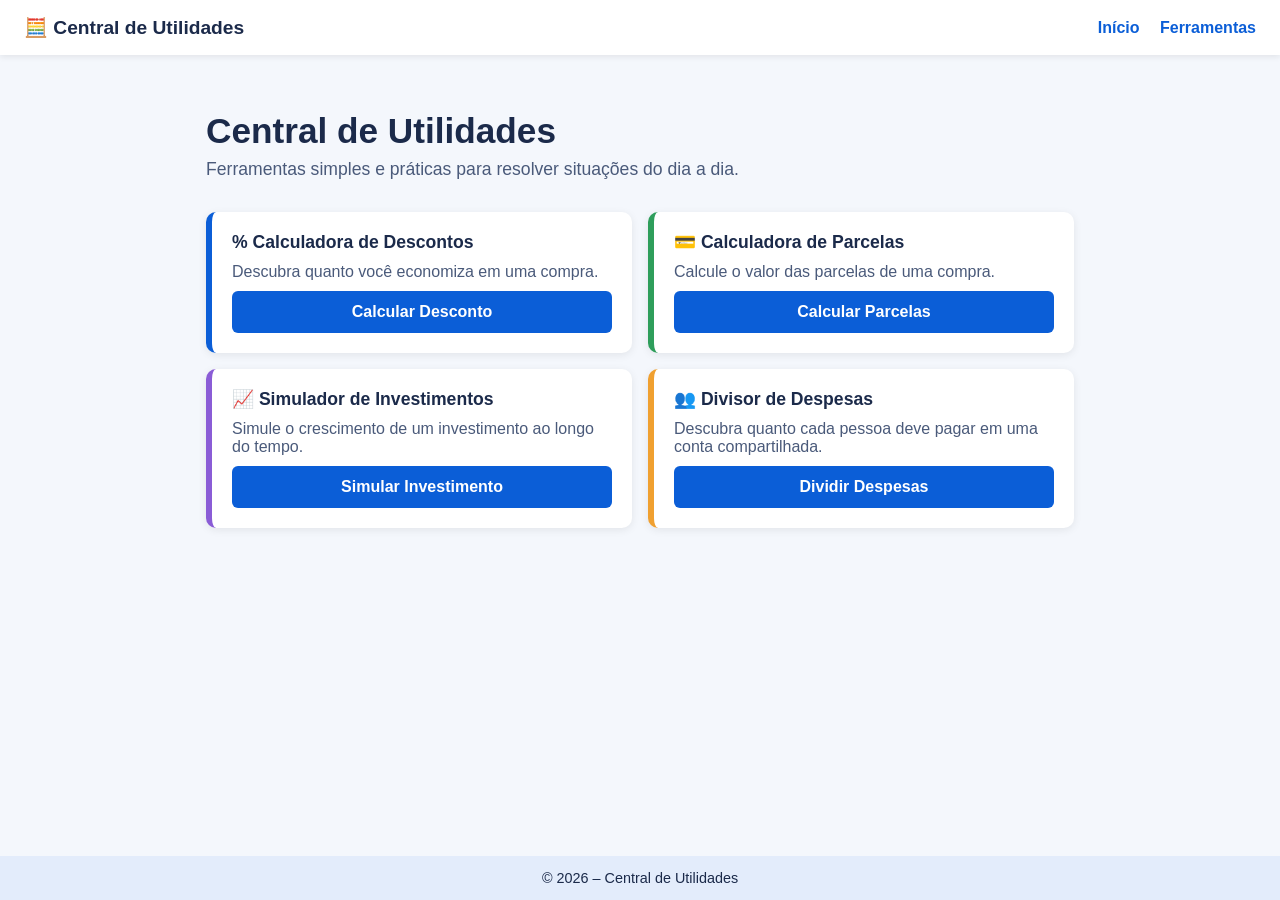
==== commit d490b369: "Entrega 1" ====
--- a/index.html
+++ b/index.html
@@ -1,132 +1,57 @@
 <!DOCTYPE html>
 <html lang="pt-BR">
 <head>
-    <meta charset="UTF-8">
-  <meta name="viewport" content="width=device-width, initial-scale=1.0">
-    <title>Página Pessoal da Juliana</title>
-  <link rel="stylesheet" href="css/style.css">
+  <meta charset="UTF-8">
+  <meta name="viewport" content="width=device-width, initial-scale=1">
+  <title>Central de Utilidades</title>
+  <link rel="stylesheet" href="style.css">
 </head>
 <body>
+  <header class="topo">
+    <div class="logo">🧮 Central de Utilidades</div>
+    <nav>
+      <a href="#inicio">Início</a>
+      <a href="#ferramentas">Ferramentas</a>
+    </nav>
+  </header>
 
-    <header>
-        <h1>Olá, eu sou a Juliana!</h1>
-        <p>Estudante de Informática para Internet</p>
-    </header>
+  <main>
+    <section class="apresentacao" id="inicio">
+      <h1>Central de Utilidades</h1>
+      <p>Ferramentas simples e práticas para resolver situações do dia a dia.</p>
+    </section>
 
-    <nav>
-        <a href="index.html">Início</a>
-        <a href="sobre.html">Sobre</a>
-    </nav>
+    <section class="cartoes" id="ferramentas">
+      <article class="cartao desconto">
+        <h2>% Calculadora de Descontos</h2>
+        <p>Descubra quanto você economiza em uma compra.</p>
+        <button onclick="executarFerramenta('desconto')">Calcular Desconto</button>
+      </article>
 
-    <main>
-        <section>
-            <h2>Apresentação</h2>
-            <p>Meu nome é Juliana, estudo Informática para Internet no IF Sudeste MG, campus Barbacena. Estou aprendendo a criar páginas web e gosto de tecnologia.</p>
-            <img src="img/foto.jpg" alt="Foto da Juliana" width="250">
-        </section>
+      <article class="cartao parcelas">
+        <h2>💳 Calculadora de Parcelas</h2>
+        <p>Calcule o valor das parcelas de uma compra.</p>
+        <button onclick="executarFerramenta('parcelas')">Calcular Parcelas</button>
+      </article>
 
-        <section>
-            <h2>Hobbies e Interesses</h2>
-            <ul>
-                <li>Ouvir música</li>
-                <li>Assistir séries</li>
-                <li>Aprender programação</li>
-            </ul>
-        </section>
-  <section class="tecnologias">
-      <h2>Tecnologias e Interesses</h2>
-      <div class="cards">
+      <article class="cartao investimento">
+        <h2>📈 Simulador de Investimentos</h2>
+        <p>Simule o crescimento de um investimento ao longo do tempo.</p>
+        <button onclick="executarFerramenta('investimento')">Simular Investimento</button>
+      </article>
 
-        <article class="card">
-          <div class="card-topo">
-            
-  <span class="icone">💻</span>
-  <h3>Desenvolvimento Web</h3>
+      <article class="cartao despesas">
+        <h2>👥 Divisor de Despesas</h2>
+        <p>Descubra quanto cada pessoa deve pagar em uma conta compartilhada.</p>
+        <button onclick="executarFerramenta('despesas')">Dividir Despesas</button>
+      </article>
+    </section>
+  </main>
 
-          
-        </div>
-          <p>Criação de sites com HTML e CSS.</p>
-          <div class="tags">
-            <span>HTML</span><span>CSS</span>
-          </div>
-        </article>
+  <footer class="rodape">
+    <p>© 2026 – Central de Utilidades</p>
+  </footer>
 
-      <article class="card">
-  <div class="card-topo">
-    <span class="icone">🎵</span>
-    <h3>Música</h3>
-  </div>
-  <p>Gosto de ouvir música enquanto estudo e programo.</p>
-  <div class="tags">
-    <span>Relax</span><span>Foco</span>
-  </div>
-</article>
-<article class="card">
-
-  <div class="card-topo">
-    <span class="icone">🎬</span>
-    <h3>Séries</h3>
-  </div>
-  <p>Assistir séries é meu momento de descanso.</p>
-  <div class="tags">
-    <span>Lazer</span><span>Séries</span>
-  </div>
-  
-</article>
-
-<article class="card">
-  <div class="card-topo">
-    <span class="icone">🔀</span>
-    <h3>Git e GitHub</h3>
-  </div>
-  <p>Controle de versão e publicação dos meus projetos.</p>
-  <div class="tags">
-    <span>Git</span><span>GitHub</span>
-  </div>
-</article>
-      </div>
-    </section>
-  
-<section id="contato">
-  
-
-    <h2>Entre em contato</h2>
-
-    <form>
-        <fieldset>
-            <legend>Formulário de contato</legend>
-
-            <p>
-                <label for="nome">Nome:</label>
-                <input type="text" id="nome" name="nome" required>
-            </p>
-
-            <p>
-                <label for="email">E-mail:</label>
-                <input type="email" id="email" name="email" required>
-            </p>
-
-            <p>
-                <label for="assunto">Assunto:</label>
-                <input type="text" id="assunto" name="assunto" required>
-            </p>
-
-            <p>
-                <label for="mensagem">Mensagem:</label>
-                <textarea id="mensagem" name="mensagem"
-                    rows="5" required></textarea>
-            </p>
-
-            <button type="submit">Enviar</button>
-            <button type="reset">Limpar</button>
-        </fieldset>
-    </form>
-</section>
-</main>
-
-    <footer>
-        <p>Criado por Juliana</p>
-        <a href="https://github.com/seu-usuario">Meu GitHub</a>
-    </footer>
+  <script src="script.js"></script>
 </body>
-</html>+</html>
--- a/style.css
+++ b/style.css
@@ -0,0 +1,122 @@
+* {
+  box-sizing: border-box;
+  margin: 0;
+  padding: 0;
+}
+
+body {
+  font-family: Arial, Helvetica, sans-serif;
+  background: #f4f7fc;
+  color: #1b2a4a;
+  min-height: 100vh;
+  display: flex;
+  flex-direction: column;
+}
+
+.topo {
+  background: #ffffff;
+  padding: 16px 24px;
+  display: flex;
+  justify-content: space-between;
+  align-items: center;
+  flex-wrap: wrap;
+  gap: 8px;
+  box-shadow: 0 2px 6px rgba(0, 0, 0, 0.08);
+}
+
+.logo {
+  font-weight: bold;
+  font-size: 1.2rem;
+}
+
+.topo nav a {
+  margin-left: 16px;
+  color: #0b5ed7;
+  text-decoration: none;
+  font-weight: bold;
+}
+
+main {
+  flex: 1;
+  width: 100%;
+  max-width: 900px;
+  margin: 0 auto;
+  padding: 24px 16px;
+}
+
+.apresentacao {
+  padding: 32px 0;
+}
+
+.apresentacao h1 {
+  font-size: 2.2rem;
+  margin-bottom: 8px;
+}
+
+.apresentacao p {
+  font-size: 1.1rem;
+  color: #4a5a7a;
+}
+
+.cartoes {
+  display: grid;
+  grid-template-columns: repeat(2, 1fr);
+  gap: 16px;
+}
+
+.cartao {
+  background: #ffffff;
+  border-radius: 10px;
+  padding: 20px;
+  border-left: 6px solid #0b5ed7;
+  box-shadow: 0 2px 8px rgba(0, 0, 0, 0.08);
+  display: flex;
+  flex-direction: column;
+  gap: 10px;
+}
+
+.cartao h2 {
+  font-size: 1.1rem;
+}
+
+.cartao p {
+  color: #4a5a7a;
+  flex: 1;
+}
+
+.cartao.desconto { border-left-color: #0b5ed7; }
+.cartao.parcelas { border-left-color: #2e9e5b; }
+.cartao.investimento { border-left-color: #8a5cd6; }
+.cartao.despesas { border-left-color: #f0a030; }
+
+button {
+  background: #0b5ed7;
+  color: #ffffff;
+  border: none;
+  border-radius: 6px;
+  padding: 12px 16px;
+  font-size: 1rem;
+  font-weight: bold;
+  cursor: pointer;
+}
+
+button:hover {
+  background: #094db0;
+}
+
+.rodape {
+  background: #e3ecfb;
+  text-align: center;
+  padding: 14px;
+  font-size: 0.9rem;
+}
+
+@media (max-width: 600px) {
+  .cartoes {
+    grid-template-columns: 1fr;
+  }
+
+  .apresentacao h1 {
+    font-size: 1.8rem;
+  }
+}
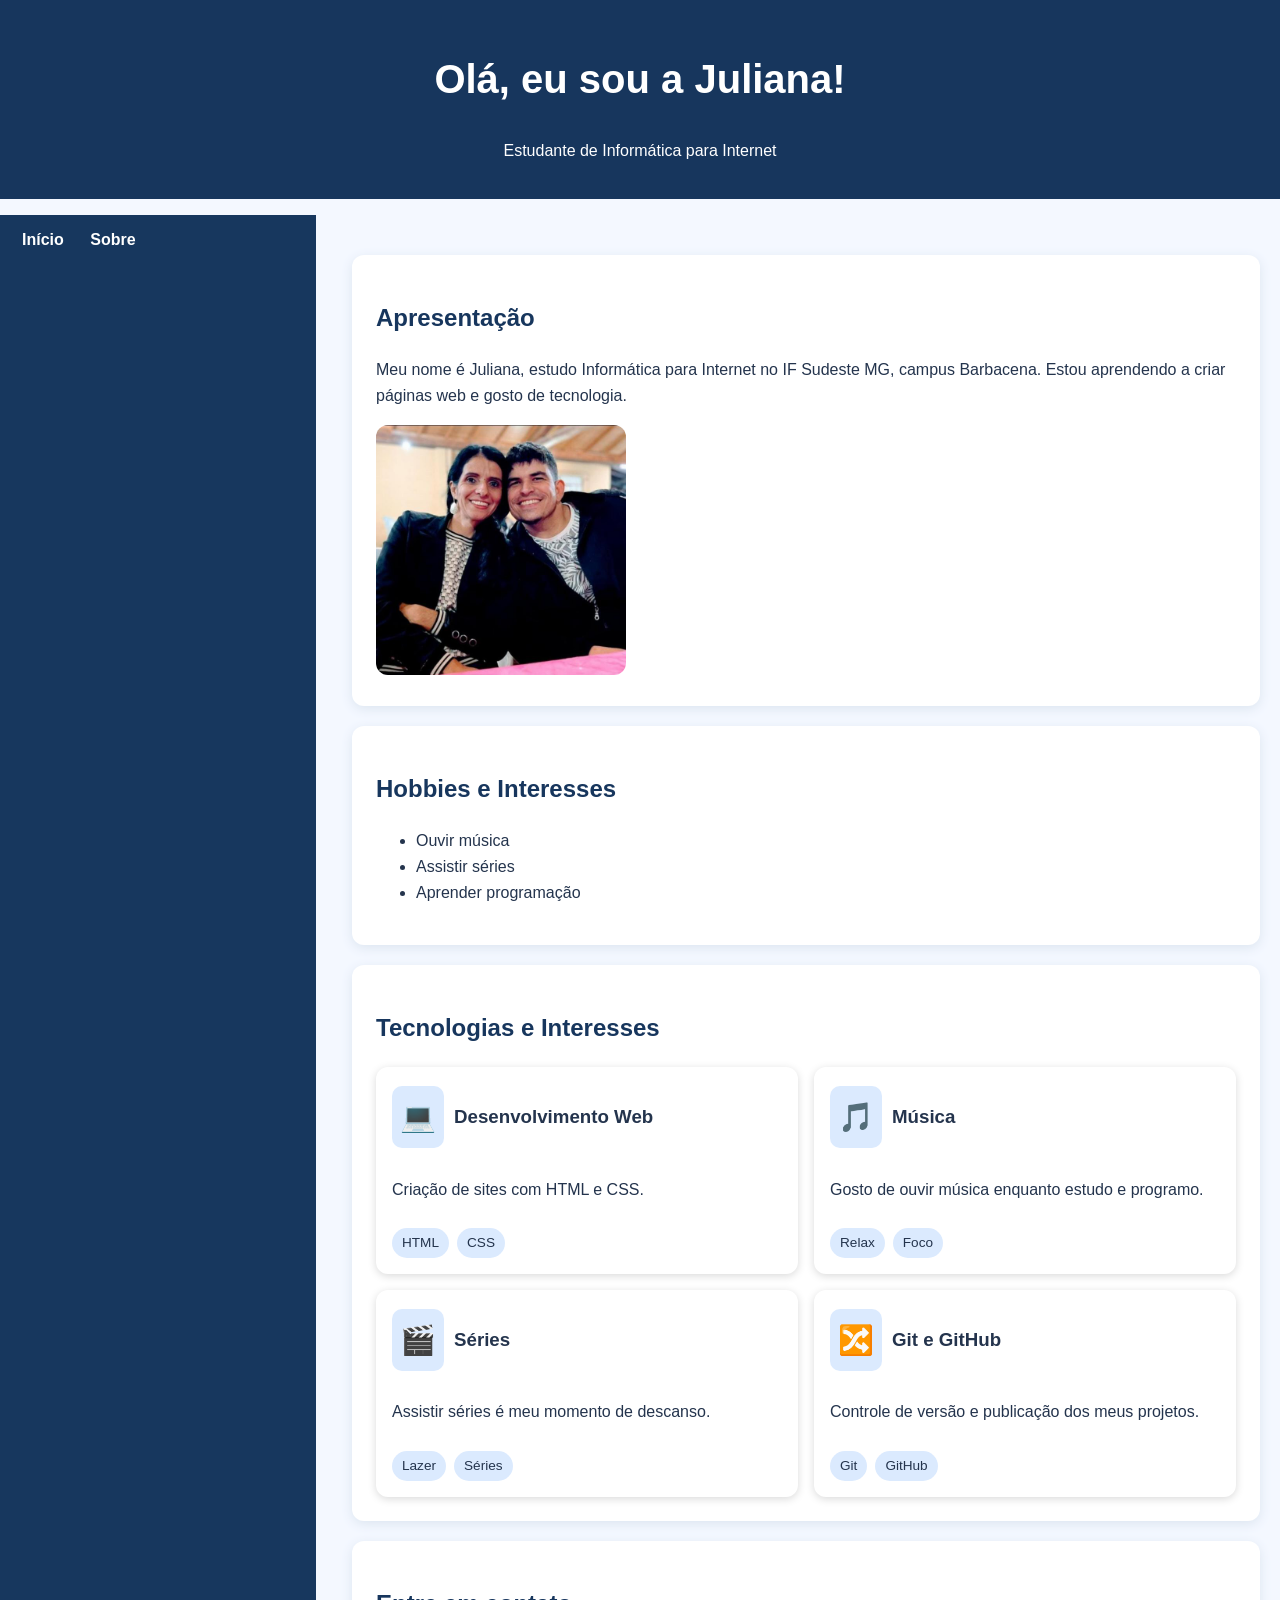
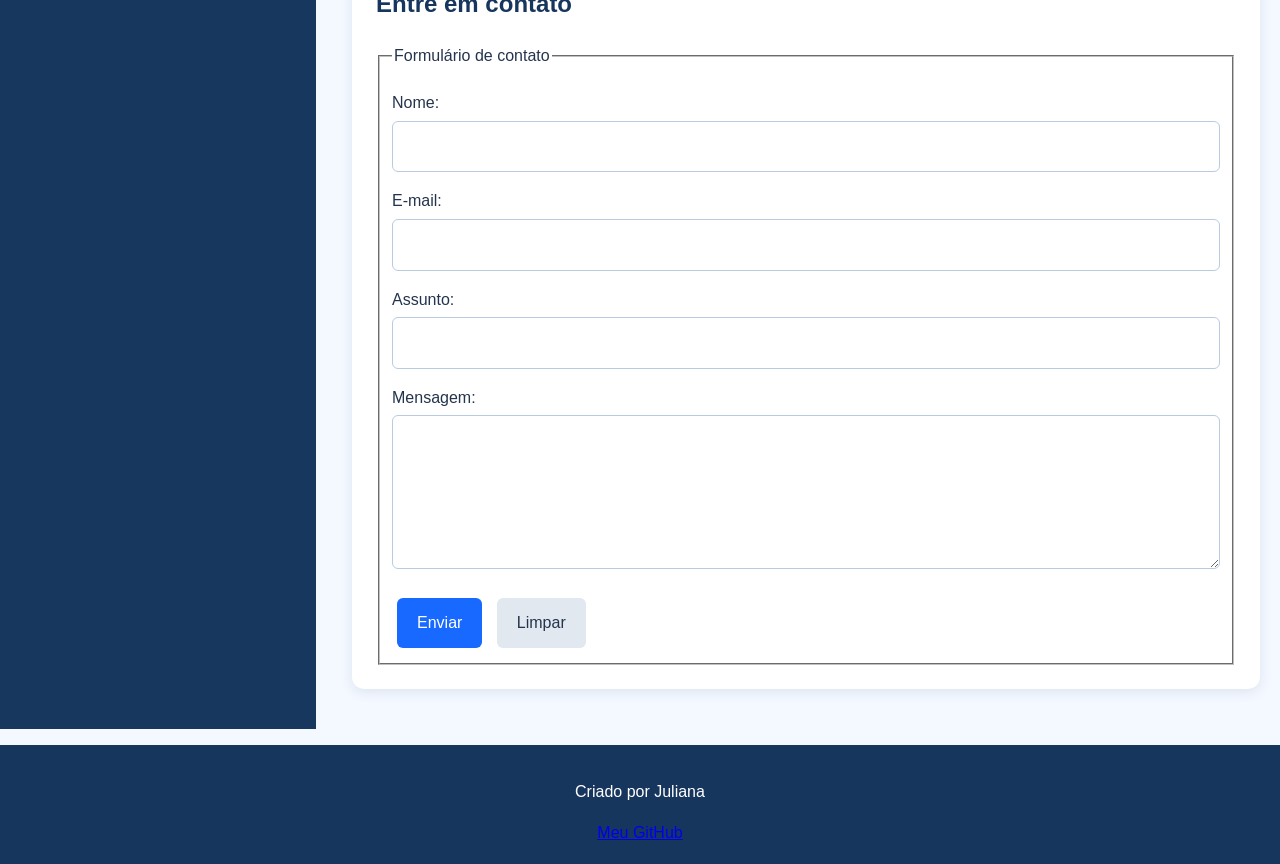
==== commit 361d5dc3: "Restaura página pessoal" ====
--- a/index.html
+++ b/index.html
@@ -1,57 +1,132 @@
 <!DOCTYPE html>
 <html lang="pt-BR">
 <head>
-  <meta charset="UTF-8">
-  <meta name="viewport" content="width=device-width, initial-scale=1">
-  <title>Central de Utilidades</title>
-  <link rel="stylesheet" href="style.css">
+    <meta charset="UTF-8">
+  <meta name="viewport" content="width=device-width, initial-scale=1.0">
+    <title>Página Pessoal da Juliana</title>
+  <link rel="stylesheet" href="css/style.css">
 </head>
 <body>
-  <header class="topo">
-    <div class="logo">🧮 Central de Utilidades</div>
+
+    <header>
+        <h1>Olá, eu sou a Juliana!</h1>
+        <p>Estudante de Informática para Internet</p>
+    </header>
+
     <nav>
-      <a href="#inicio">Início</a>
-      <a href="#ferramentas">Ferramentas</a>
+        <a href="index.html">Início</a>
+        <a href="sobre.html">Sobre</a>
     </nav>
-  </header>
 
-  <main>
-    <section class="apresentacao" id="inicio">
-      <h1>Central de Utilidades</h1>
-      <p>Ferramentas simples e práticas para resolver situações do dia a dia.</p>
+    <main>
+        <section>
+            <h2>Apresentação</h2>
+            <p>Meu nome é Juliana, estudo Informática para Internet no IF Sudeste MG, campus Barbacena. Estou aprendendo a criar páginas web e gosto de tecnologia.</p>
+            <img src="img/foto.jpg" alt="Foto da Juliana" width="250">
+        </section>
+
+        <section>
+            <h2>Hobbies e Interesses</h2>
+            <ul>
+                <li>Ouvir música</li>
+                <li>Assistir séries</li>
+                <li>Aprender programação</li>
+            </ul>
+        </section>
+  <section class="tecnologias">
+      <h2>Tecnologias e Interesses</h2>
+      <div class="cards">
+
+        <article class="card">
+          <div class="card-topo">
+            
+  <span class="icone">💻</span>
+  <h3>Desenvolvimento Web</h3>
+
+          
+        </div>
+          <p>Criação de sites com HTML e CSS.</p>
+          <div class="tags">
+            <span>HTML</span><span>CSS</span>
+          </div>
+        </article>
+
+      <article class="card">
+  <div class="card-topo">
+    <span class="icone">🎵</span>
+    <h3>Música</h3>
+  </div>
+  <p>Gosto de ouvir música enquanto estudo e programo.</p>
+  <div class="tags">
+    <span>Relax</span><span>Foco</span>
+  </div>
+</article>
+<article class="card">
+
+  <div class="card-topo">
+    <span class="icone">🎬</span>
+    <h3>Séries</h3>
+  </div>
+  <p>Assistir séries é meu momento de descanso.</p>
+  <div class="tags">
+    <span>Lazer</span><span>Séries</span>
+  </div>
+  
+</article>
+
+<article class="card">
+  <div class="card-topo">
+    <span class="icone">🔀</span>
+    <h3>Git e GitHub</h3>
+  </div>
+  <p>Controle de versão e publicação dos meus projetos.</p>
+  <div class="tags">
+    <span>Git</span><span>GitHub</span>
+  </div>
+</article>
+      </div>
     </section>
+  
+<section id="contato">
+  
 
-    <section class="cartoes" id="ferramentas">
-      <article class="cartao desconto">
-        <h2>% Calculadora de Descontos</h2>
-        <p>Descubra quanto você economiza em uma compra.</p>
-        <button onclick="executarFerramenta('desconto')">Calcular Desconto</button>
-      </article>
+    <h2>Entre em contato</h2>
 
-      <article class="cartao parcelas">
-        <h2>💳 Calculadora de Parcelas</h2>
-        <p>Calcule o valor das parcelas de uma compra.</p>
-        <button onclick="executarFerramenta('parcelas')">Calcular Parcelas</button>
-      </article>
+    <form>
+        <fieldset>
+            <legend>Formulário de contato</legend>
 
-      <article class="cartao investimento">
-        <h2>📈 Simulador de Investimentos</h2>
-        <p>Simule o crescimento de um investimento ao longo do tempo.</p>
-        <button onclick="executarFerramenta('investimento')">Simular Investimento</button>
-      </article>
+            <p>
+                <label for="nome">Nome:</label>
+                <input type="text" id="nome" name="nome" required>
+            </p>
 
-      <article class="cartao despesas">
-        <h2>👥 Divisor de Despesas</h2>
-        <p>Descubra quanto cada pessoa deve pagar em uma conta compartilhada.</p>
-        <button onclick="executarFerramenta('despesas')">Dividir Despesas</button>
-      </article>
-    </section>
-  </main>
+            <p>
+                <label for="email">E-mail:</label>
+                <input type="email" id="email" name="email" required>
+            </p>
 
-  <footer class="rodape">
-    <p>© 2026 – Central de Utilidades</p>
-  </footer>
+            <p>
+                <label for="assunto">Assunto:</label>
+                <input type="text" id="assunto" name="assunto" required>
+            </p>
 
-  <script src="script.js"></script>
+            <p>
+                <label for="mensagem">Mensagem:</label>
+                <textarea id="mensagem" name="mensagem"
+                    rows="5" required></textarea>
+            </p>
+
+            <button type="submit">Enviar</button>
+            <button type="reset">Limpar</button>
+        </fieldset>
+    </form>
+</section>
+</main>
+
+    <footer>
+        <p>Criado por Juliana</p>
+        <a href="https://github.com/seu-usuario">Meu GitHub</a>
+    </footer>
 </body>
-</html>
+</html>
--- a/css/style.css
+++ b/css/style.css
@@ -0,0 +1,204 @@
+
+/* Estilo geral da página */
+* {
+    box-sizing: border-box;
+}
+
+html {
+    scroll-behavior: smooth;
+}
+
+body {
+    margin: 0;
+    font-family: Arial, sans-serif;
+    background-color: #f4f8ff;
+    color: #24344d;
+    line-height: 1.6;
+}
+
+header {
+    background-color: #17365d;
+    color: white;
+    padding: 1.25rem;
+    text-align: center;
+}
+
+nav a {
+    color: white;
+    text-decoration: none;
+    margin: 0.625rem;
+    font-weight: bold;
+}
+
+nav a:hover {
+    color: #8fc5ff;
+}
+
+main {
+    max-width: 1000px;
+    margin: auto;
+   padding: 1.25rem; 
+}
+
+section {
+    background-color: white;
+    margin: 1.25rem 0;
+   padding: 1.5rem; 
+    border-radius: 12px;
+    box-shadow: 0 3px 12px #dce5f0;
+}
+
+h1, h2 {
+    color: #17365d;
+}
+
+img {
+    max-width: 100%;
+    height: auto;
+    border-radius: 12px;
+}
+
+input, textarea {
+    width: 100%;
+    padding: 12px;
+    margin-top: 5px;
+    border: 1px solid #b8cbe0;
+    border-radius: 6px;
+    font: inherit;
+}
+
+button {
+    padding: 12px 20px;
+    border: none;
+    border-radius: 6px;
+    cursor: pointer;
+    font: inherit;
+    margin: 5px;
+}
+
+button[type="submit"] {
+    background-color: #1769ff;
+    color: white;
+}
+
+button[type="reset"] {
+    background-color: #e2e8f0;
+    color: #24344d;
+}
+
+footer {
+    background-color: #17365d;
+    color: white;
+    text-align: center;
+    padding: 18px;
+}
+
+@media (max-width: 600px) {
+    nav a {
+        display: inline-block;
+        margin: 5px;
+    }
+
+    main {
+        padding: 10px;
+    }
+
+    section {
+        padding: 16px;
+    }
+}
+/* ===== Grid da página ===== */
+body {
+  display: grid;
+  grid-template-columns: 1fr 3fr;
+ gap: 1rem; 
+}
+header,
+footer {
+  grid-column: 1 / -1;
+}
+nav {
+  grid-column: 1;
+}
+main {
+  grid-column: 2;
+}
+
+/* ===== Grid dos cards ===== */
+.cards {
+  display: grid;
+  grid-template-columns: repeat(2, 1fr);
+ gap: 1rem; 
+}
+
+/* ===== Flexbox dentro dos cards ===== */
+.card {
+  display: flex;
+  flex-direction: column;
+  gap: 10px;
+  padding: 1rem;
+  border-radius: 12px;
+  box-shadow: 0 2px 8px rgba(0, 0, 0, 0.15);
+}
+.card-topo {
+  display: flex;
+  align-items: center;
+  gap: 10px;
+}
+.icone {
+  font-size: 1.8rem;
+  background: #dbeafe;
+  padding: 8px;
+  border-radius: 10px;
+}
+.tags {
+  display: flex;
+  gap: 8px;
+  flex-wrap: wrap;
+  margin-top: auto;
+}
+.tags span {
+  padding: 4px 10px;
+  border-radius: 999px;
+  background: #dbeafe;
+  font-size: 0.85rem;
+}
+/* Tablet */
+@media (max-width: 1024px) {
+  .cards {
+    grid-template-columns: repeat(2, 1fr);
+  }
+}
+/* ===== Celular ===== */
+@media (max-width: 700px) {
+  body {
+    grid-template-columns: 1fr;
+  }
+  nav,
+  main {
+    grid-column: 1;
+  }
+  .cards {
+    grid-template-columns: 1fr;
+  }
+
+  nav {
+    display: flex;
+    flex-wrap: wrap;
+    justify-content: center;
+  }
+  }
+header h1 {
+  color: white;
+}
+nav {
+  background: #17375e;
+  padding: 0.75rem
+}
+nav a {
+  color: white;
+  margin-right: 0.75rem
+}
+h1 {
+  font-size: clamp(1.5rem, 5vw, 2.5rem);
+}
